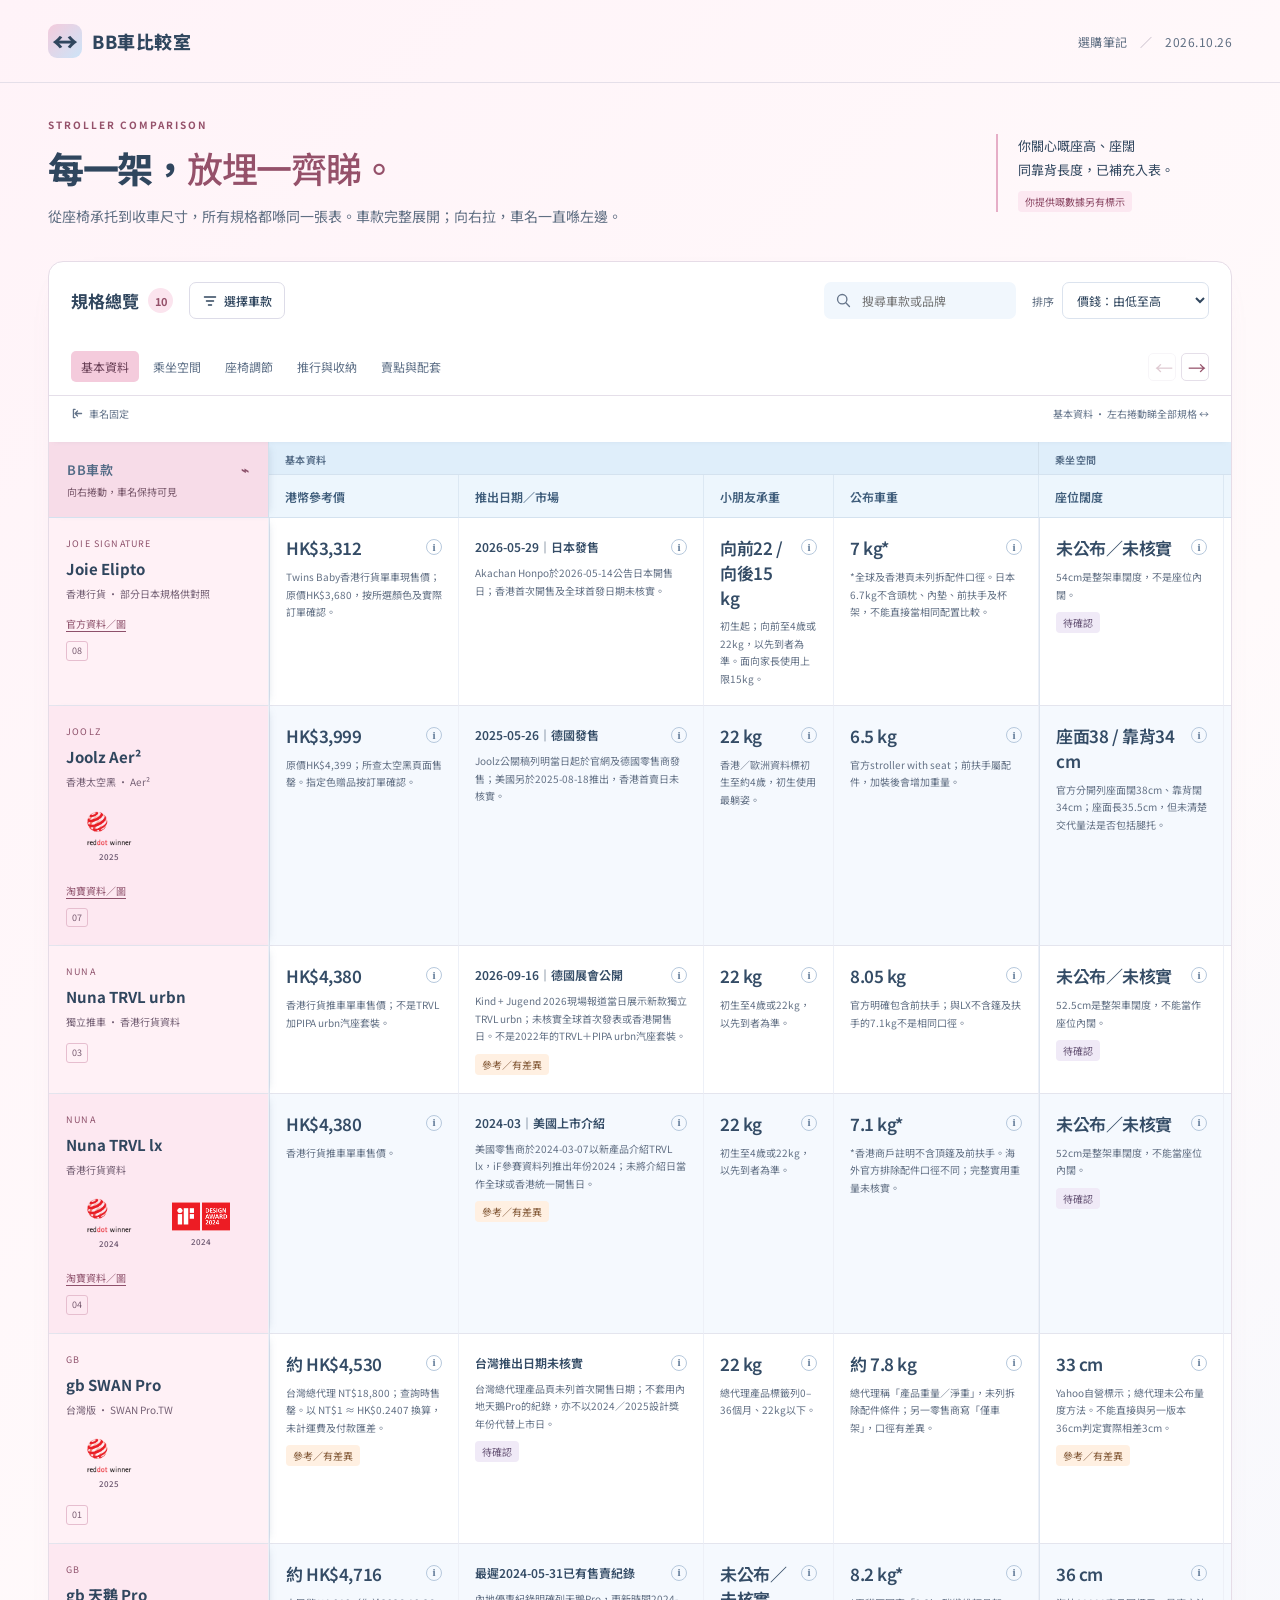
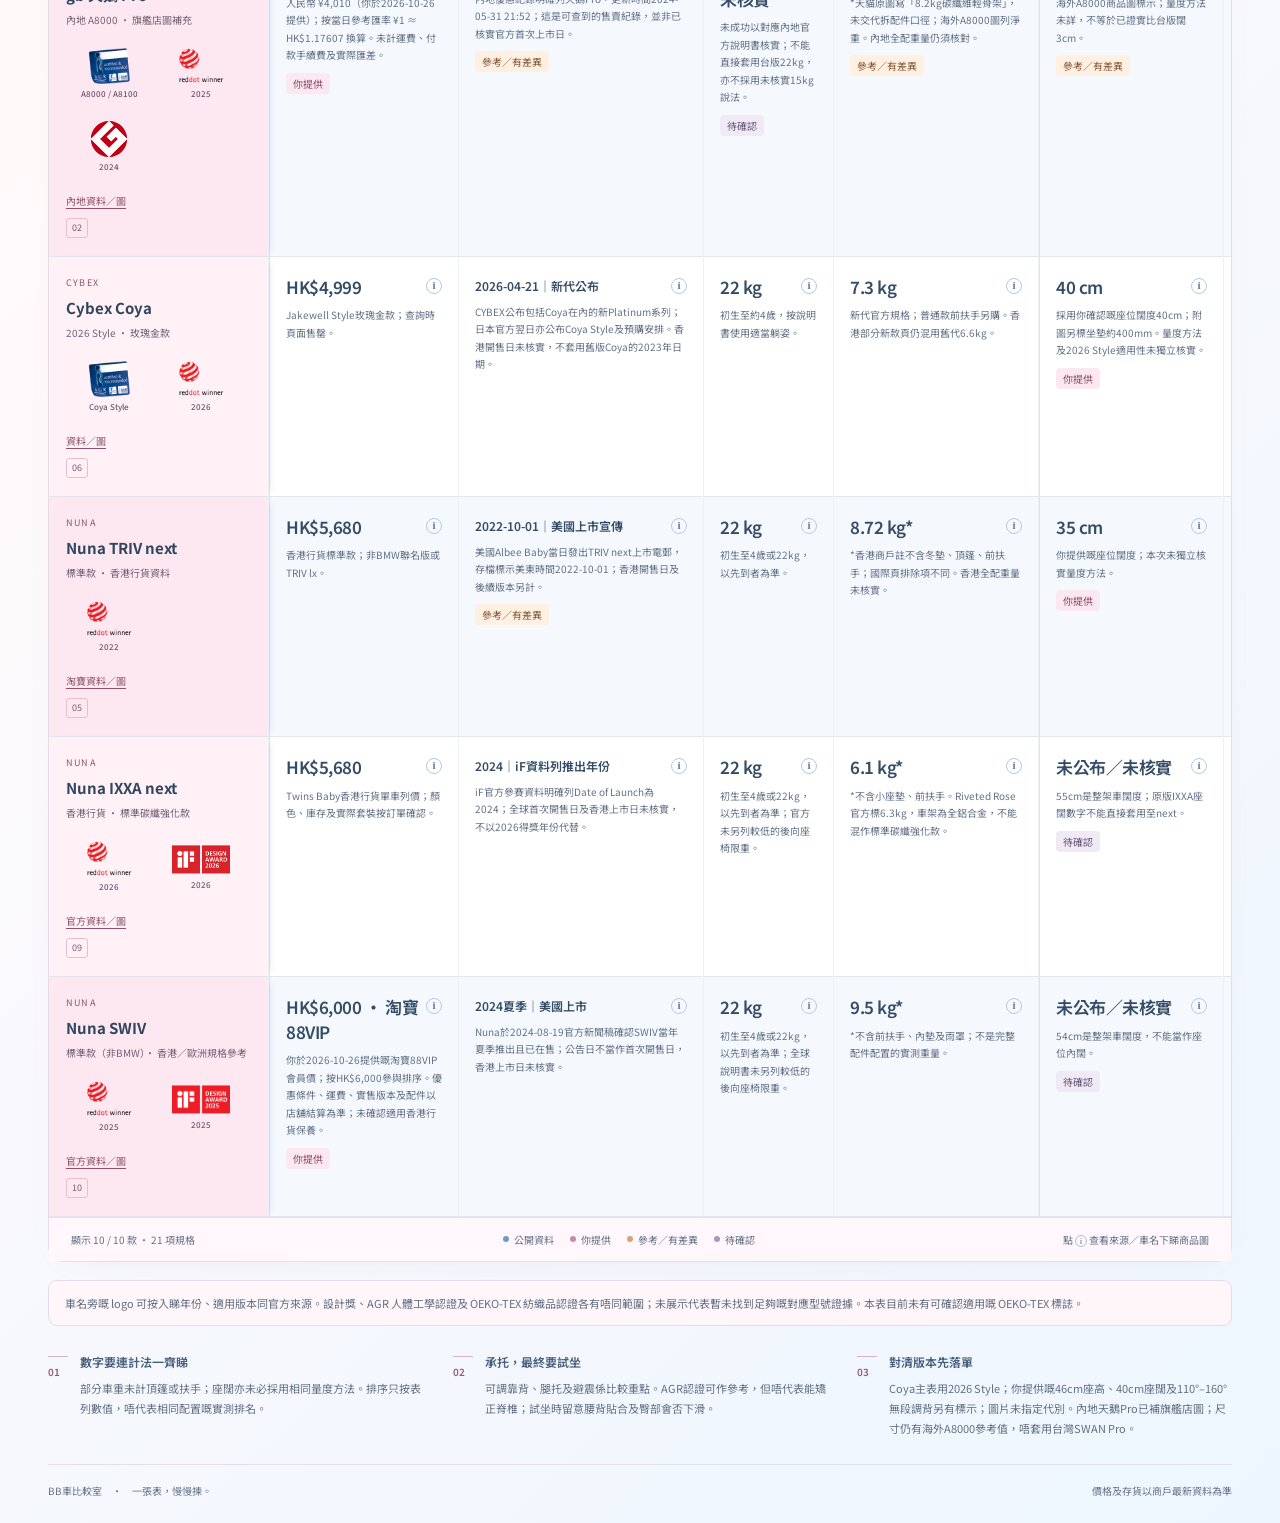
==== stroller-compare/index.html @ 1fa631da "Remove Mpro 2.0, update SWIV member price and sort by price" ====
<!doctype html>
<html lang="zh-HK">
<head>
  <meta charset="utf-8">
  <meta name="viewport" content="width=device-width,initial-scale=1">
  <meta name="theme-color" content="#f6d6e4">
  <meta name="description" content="十款 BB 車的完整規格比較，一張表看清座椅、重量、價錢、避震與承托；固定車名，輕鬆左右捲動。">
  <title>BB車比較室｜一張表，慢慢揀</title>
  <link rel="stylesheet" href="styles.css?v=20261026-swiv-price-sort">
  <script src="data.js?v=20261026-swiv-price-sort" defer></script>
  <script src="app.js?v=20261026-swiv-price-sort" defer></script>
</head>
<body>
  <header class="masthead"><a class="wordmark" href="./" aria-label="BB車比較室首頁"><span class="brand-icon" aria-hidden="true">↔</span> BB車比較室</a><span class="edition">選購筆記 <span>／</span> 2026.10.26</span></header>
  <main>
    <section class="intro">
      <div><p class="eyebrow">STROLLER COMPARISON</p><h1>每一架，<span>放埋一齊睇。</span></h1><p class="lead">從座椅承托到收車尺寸，所有規格都喺同一張表。<br class="mobile-break">車款完整展開；向右拉，車名一直喺左邊。</p></div>
      <div class="intro-note"><span class="note-line"></span><p>你關心嘅座高、座闊<br>同靠背長度，已補充入表。</p><span class="pill user">你提供嘅數據另有標示</span></div>
    </section>
    <section class="comparison" aria-label="BB車規格比較">
      <div class="toolbar">
        <div class="toolbar-start"><h2>規格總覽 <span id="model-count">10</span></h2><button id="filter-trigger" class="button filter-button" aria-expanded="false" aria-controls="filter-panel"><svg viewBox="0 0 20 20" aria-hidden="true"><path d="M3 5h14M5.5 10h9M8 15h4"/></svg>選擇車款</button></div>
        <div class="toolbar-end"><label class="search-wrap"><svg viewBox="0 0 20 20" aria-hidden="true"><circle cx="8.5" cy="8.5" r="5.5"/><path d="m13 13 4 4"/></svg><input id="search" type="search" placeholder="搜尋車款或品牌" aria-label="搜尋車款或品牌"></label><label class="sort-wrap"><span>排序</span><select id="sort" aria-label="排序方式"><option value="price" selected>價錢：由低至高</option><option value="default">原有次序</option><option value="weight">標重：由輕至重*</option><option value="seatHeight">座高：由高至低</option><option value="seatWidth">座闊：由闊至窄</option></select></label></div>
      </div>
      <div id="filter-panel" class="filter-panel" hidden><div class="filter-head"><span>顯示車款</span><button id="select-all" class="text-button">全部顯示</button></div><div id="model-filters" class="model-filters"></div></div>
      <div class="table-navigation-wrap" id="table-navigation-wrap">
      <div class="table-navigation"><div class="group-tabs" role="navigation" aria-label="跳到規格欄位"></div><div class="scroll-buttons"><button id="scroll-left" aria-label="表格向左捲動">←</button><button id="scroll-right" aria-label="表格向右捲動">→</button></div></div>
      <div class="scroll-guide"><span><svg viewBox="0 0 16 16" aria-hidden="true"><path d="M5 3H3v10h2M8 5l-3 3 3 3M5 8h8"/></svg>車名固定</span><span id="position-label">左右捲動，查看全部21項規格 <b>↔</b></span></div>
      <div id="top-scroll" class="top-scroll" aria-label="橫向捲動規格表" tabindex="0"><div id="scroll-spacer"></div></div>
      </div>
      <div id="table-scroll" class="table-scroll" tabindex="0" role="region" aria-label="完整展開、可左右捲動的BB車規格表">
        <table id="comparison-table"><caption class="sr-only">十款BB車完整規格比較。車名固定，表頭隨頁面捲動保持可見；點擊資料按鈕查看來源及備註。</caption><colgroup id="table-cols"></colgroup><thead id="table-head"></thead><tbody id="table-body"></tbody></table>
        <div class="empty-state" id="empty-state" hidden><h3>未有符合條件嘅車款</h3><p>試下清除搜尋，或者重新顯示全部車款。</p><button class="button" id="reset-filters">重設篩選</button></div>
      </div>
      <div class="table-footer"><span id="result-count" aria-live="polite">顯示10款</span><div class="legend"><span><i class="legend-dot verified"></i>公開資料</span><span><i class="legend-dot user"></i>你提供</span><span><i class="legend-dot reference"></i>參考／有差異</span><span><i class="legend-dot unknown"></i>待確認</span></div><span class="source-hint">點 <span class="mini-info">i</span> 查看來源／車名下睇商品圖</span></div>
    </section>
    <p class="recognition-note">車名旁嘅 logo 可按入睇年份、適用版本同官方來源。設計獎、AGR 人體工學認證及 OEKO-TEX 紡織品認證各有唔同範圍；未展示代表暫未找到足夠嘅對應型號證據。本表目前未有可確認適用嘅 OEKO-TEX 標誌。</p>
    <section class="reading-notes" aria-label="比較須知"><div><span class="note-index">01</span><p><strong>數字要連計法一齊睇</strong>部分車重未計頂篷或扶手；座闊亦未必採用相同量度方法。排序只按表列數值，唔代表相同配置嘅實測排名。</p></div><div><span class="note-index">02</span><p><strong>承托，最終要試坐</strong>可調靠背、腿托及避震係比較重點。AGR認證可作參考，但唔代表能矯正脊椎；試坐時留意腰背貼合及臀部會否下滑。</p></div><div><span class="note-index">03</span><p><strong>對清版本先落單</strong>Coya主表用2026 Style；你提供嘅46cm座高、40cm座闊及110°–160°無段調背另有標示；圖片未指定代別。內地天鵝Pro已補旗艦店圖；尺寸仍有海外A8000參考值，唔套用台灣SWAN Pro。</p></div></section>
    <footer class="page-footer"><span>BB車比較室 <span class="footer-dot">·</span> 一張表，慢慢揀。</span><span>價格及存貨以商戶最新資料為準</span></footer>
  </main>
  <dialog id="detail-dialog"><div class="dialog-top"><p class="eyebrow" id="detail-model"></p><button id="close-detail" aria-label="關閉資料詳情">×</button></div><h2 id="detail-title"></h2><div id="detail-value"></div><div id="detail-note"></div><div id="detail-source"></div><button class="button dialog-done" id="detail-done">完成</button></dialog>
</body>
</html>
---- stroller-compare/styles.css ----
@import url('https://fonts.googleapis.com/css2?family=Noto+Sans+TC:wght@400;500;600;700;800&display=swap');
:root{--ink:#30465e;--muted:#606f83;--paper:#fff9fb;--line:#e5dfe9;--accent:#95516a;--blush:#f4cbdc;--first-col:220px;--group-height:32px;--shadow:5px 0 8px -6px #59729340;font-family:'Noto Sans TC',-apple-system,BlinkMacSystemFont,'Segoe UI',sans-serif;color:var(--ink);font-size:14px}
*{box-sizing:border-box}body{margin:0;background:linear-gradient(135deg,#fff3f8 0%,#fffafb 42%,#edf6ff 100%);background-color:var(--paper)}button,input,select{font:inherit}button,a,select,input{-webkit-tap-highlight-color:transparent}button{cursor:pointer}button:focus-visible,a:focus-visible,input:focus-visible,select:focus-visible,summary:focus-visible,[tabindex]:focus-visible{outline:3px solid #6f8fb6;outline-offset:3px}button:disabled{opacity:.3;cursor:default}svg{width:20px;height:20px;fill:none;stroke:currentColor;stroke-width:1.6;stroke-linecap:round;stroke-linejoin:round}a{color:inherit}.masthead{max-width:1600px;margin:auto;display:flex;align-items:center;justify-content:space-between;padding:24px 48px;border-bottom:1px solid var(--line)}.wordmark{text-decoration:none;display:flex;align-items:center;gap:10px;font-weight:800;font-size:18px;letter-spacing:.03em}.brand-icon{background:linear-gradient(135deg,#f4cbdc,#cce4f8);color:var(--ink);border-radius:9px;display:grid;place-items:center;width:34px;height:34px;font-size:26px;line-height:1}.edition{color:var(--muted);font-size:12px;letter-spacing:.04em}.edition span{margin:0 9px;color:#b4a8ba}main{max-width:1600px;margin:auto;padding:0 48px}.intro{display:flex;justify-content:space-between;align-items:center;padding:34px 0 32px;gap:30px}.eyebrow{font-size:10px;font-weight:700;letter-spacing:.2em;color:var(--accent);margin:0 0 12px}h1{font-size:36px;letter-spacing:-.035em;margin:0 0 12px;font-weight:800;line-height:1.3}h1 span{font-weight:500;color:#95516a}.lead{font-size:14px;line-height:1.9;color:var(--muted);margin:0}.mobile-break{display:none}.intro-note{padding-left:22px;position:relative;font-size:13px;line-height:1.8;min-width:236px}.intro-note p{margin:0 0 8px}.note-line{position:absolute;left:0;top:0;bottom:0;width:2px;background:#e6aec7}.pill{font-size:10px;line-height:1.7;padding:2px 7px;border-radius:4px;display:inline-block;white-space:normal}.pill.user{color:#8c4965;background:#fce8f1}.pill.reference{color:#825836;background:#fff0e2}.pill.unknown{color:#695778;background:#f0eaf7}.pill.verified{color:#3e6689;background:#e7f2fc}.comparison{border:1px solid #e6dce7;border-radius:15px;background:white;box-shadow:0 10px 35px -23px #ae809433;overflow:visible}.toolbar{padding:20px 22px;display:flex;gap:20px;justify-content:space-between;align-items:center}.toolbar-start,.toolbar-end{display:flex;align-items:center;gap:16px}.toolbar-start h2{font-size:17px;white-space:nowrap;margin:0;display:flex;align-items:center;gap:9px}#model-count{font-size:11px;color:var(--accent);background:#fbe4ee;width:25px;height:25px;display:grid;place-items:center;border-radius:50%}.button{border:1px solid #dddce8;background:white;border-radius:7px;padding:9px 12px;font-size:12px;color:var(--ink);display:inline-flex;align-items:center;justify-content:center;gap:6px;font-weight:500}.button:hover{background:#fff1f7;border-color:#d4a4bb}.filter-button svg{width:16px;height:16px}.search-wrap{display:flex;align-items:center;gap:8px;color:#66758a;background:#f1f7fd;border-radius:7px;padding:8px 10px;border:1px solid transparent}.search-wrap:focus-within{border-color:#a9c2dd}.search-wrap svg{width:17px;height:17px}.search-wrap input{width:145px;border:0;outline:0;background:transparent;font-size:12px;color:var(--ink)}.search-wrap input:focus-visible{outline:0}.sort-wrap{display:flex;align-items:center;gap:8px;font-size:11px;color:var(--muted)}select{background:white;border:1px solid #dbe3ee;border-radius:7px;padding:8px 25px 8px 10px;color:var(--ink);font-size:12px;max-width:200px}.filter-panel{padding:0 22px 20px;border-bottom:1px solid var(--line)}[hidden]{display:none!important}.filter-head{display:flex;align-items:center;justify-content:space-between;margin:0 0 10px;font-size:12px}.text-button{border:0;background:transparent;color:var(--accent);padding:4px 0;font-size:12px;text-decoration:underline;text-underline-offset:3px}.model-filters{display:flex;flex-wrap:wrap;gap:8px}.model-option{display:flex;gap:7px;align-items:center;font-size:12px;border:1px solid #e3dce7;border-radius:6px;padding:8px 11px;cursor:pointer;background:#f5f9fe}.model-option:has(input:checked){background:#fbe7f0;border-color:#dba9bf}.model-option input{margin:0;accent-color:var(--accent);width:14px;height:14px}.table-navigation-wrap{position:sticky;top:0;z-index:50;background:white;padding-top:12px;box-shadow:0 3px 6px -5px #59729333}.table-navigation{display:flex;align-items:center;justify-content:space-between;gap:16px;padding:0 22px 13px;border-bottom:1px solid var(--line)}.group-tabs{display:flex;gap:4px;overflow:auto;scrollbar-width:none}.group-tabs button{border:0;white-space:nowrap;background:transparent;font-size:12px;padding:7px 10px;border-radius:5px;color:#5f7188}.group-tabs button.active{background:#f4cbdc;color:#683f55}.group-tabs button:hover:not(.active){background:#edf5fc}.scroll-buttons{display:flex;gap:5px}.scroll-buttons button{border:1px solid var(--line);color:var(--accent);background:white;border-radius:5px;width:28px;height:28px;font-size:18px;line-height:1}.scroll-guide{display:flex;align-items:center;justify-content:space-between;padding:10px 22px 5px;color:#64748a;font-size:10px;gap:12px}.scroll-guide>span:first-child{display:flex;align-items:center;gap:5px}.scroll-guide svg{width:13px;height:13px}.scroll-guide b{font-weight:400;margin-left:8px}.top-scroll{overflow-x:auto;overflow-y:hidden;height:16px;scrollbar-color:#b5cce3 #f5edf3;scrollbar-width:thin;margin:0 10px}#scroll-spacer{height:1px}.table-scroll{overflow-x:auto;overflow-y:hidden;max-height:none;min-height:260px;scrollbar-color:#b5cce3 #f3f7fc;scrollbar-width:thin;overscroll-behavior-x:contain;position:relative}table{border-collapse:separate;border-spacing:0;table-layout:fixed;isolation:isolate;width:max-content}thead{position:relative;z-index:30;transform:translateY(var(--table-head-offset,0px))}thead th{position:sticky;background:#edf6fd;z-index:25;text-align:left;border-bottom:1px solid #d4e2ef;color:#3f5d7b;font-size:11px;font-weight:600}.group-row th{top:0;height:var(--group-height);padding:8px 16px 6px;font-size:10px;letter-spacing:.04em;border-right:1px solid #d2e0ec;color:#536b86;background:#dfeefa}.label-row th{top:var(--group-height);height:43px;padding:9px 16px;border-right:1px solid #dce8f3;font-size:12px}.name-heading{width:var(--first-col);left:0!important;top:0!important;z-index:40!important;background:#f7dce8!important;box-shadow:var(--shadow);padding:18px!important;font-size:13px!important;vertical-align:middle}.name-heading small{display:block;font-size:10px;color:#755467;font-weight:400;margin-top:5px;letter-spacing:0}.name-heading .lock{float:right;color:#8c526b;font-size:13px}tbody th,tbody td{vertical-align:top;border-bottom:1px solid #e4e5ee;border-right:1px solid #edf0f7;padding:18px 16px;background:white;text-align:left;font-weight:400;font-size:12px;line-height:1.75}tbody tr:nth-child(even) td{background:#f5f9fe}tbody tr:hover td{background:#edf5fd}tbody th.model-cell{position:sticky;left:0;background:#fff1f6;z-index:15;box-shadow:var(--shadow);padding:18px 17px;width:var(--first-col)}tbody tr:nth-child(even) th.model-cell{background:#fde8f1}tbody tr:hover th.model-cell{background:#f9dce9}.model-brand{font-size:9px;letter-spacing:.13em;color:#8e516b;margin-bottom:5px;text-transform:uppercase}.model-title{font-size:15px;font-weight:700;line-height:1.55;margin-bottom:6px}.model-version{font-size:10px;font-weight:400;color:#746074;line-height:1.65}.model-number{font-variant-numeric:tabular-nums;font-size:9px;color:#795c71;border:1px solid #e6becf;border-radius:3px;padding:1px 5px;display:inline-block;margin-top:12px}.cell-top{display:flex;align-items:flex-start;justify-content:space-between;gap:7px}.cell-value{font-weight:600;color:#344c66;font-variant-numeric:tabular-nums;overflow-wrap:anywhere}.numeric .cell-value{font-size:17px;letter-spacing:-.025em;font-weight:600;line-height:1.45}.cell-detail{font-size:10px;color:#637185;margin-top:7px;line-height:1.75;overflow-wrap:anywhere}.cell-status{margin-top:8px}.info-button{flex-shrink:0;width:16px;height:16px;font-family:Georgia,serif;font-size:11px;font-weight:bold;line-height:1;padding:0;border:1px solid #b7c9dd;border-radius:50%;color:#617b98;background:transparent;margin-top:3px}.info-button:hover{background:var(--accent);color:white;border-color:var(--accent)}td.group-start{border-left:1px solid #dce4ef}.table-footer{display:flex;align-items:center;justify-content:space-between;gap:15px;padding:14px 22px;border-top:1px solid var(--line);font-size:10px;color:#637185;background:#fff7fb}.legend{display:flex;gap:16px;flex-wrap:wrap}.legend>span{display:flex;align-items:center;gap:5px}.legend-dot{width:6px;height:6px;border-radius:50%;display:inline-block}.legend-dot.verified{background:#739bc3}.legend-dot.user{background:#c58ba6}.legend-dot.reference{background:#d6a277}.legend-dot.unknown{background:#aa98be}.mini-info{display:inline-grid;place-items:center;border:1px solid #aebfd3;border-radius:50%;width:12px;height:12px;font:9px Georgia}.reading-notes{display:grid;grid-template-columns:repeat(3,1fr);gap:30px;margin:25px 0}.reading-notes>div{display:flex;gap:12px}.note-index{color:#925b76;font-size:10px;font-weight:600;border-top:1px solid #dab2c8;padding-top:7px;min-width:20px;margin-top:5px}.reading-notes p{font-size:11px;line-height:1.85;color:#637185;margin:0}.reading-notes strong{display:block;font-weight:600;color:#465e7c;margin-bottom:4px;font-size:12px}.page-footer{border-top:1px solid var(--line);padding:18px 0 25px;display:flex;justify-content:space-between;font-size:10px;color:#687589;gap:15px}.footer-dot{padding:0 8px}.empty-state{text-align:center;padding:60px 25px}.empty-state h3{font-size:17px}.empty-state p{font-size:12px;color:var(--muted)}.empty-state button{margin-top:10px}.sr-only{position:absolute;width:1px;height:1px;padding:0;margin:-1px;overflow:hidden;clip:rect(0,0,0,0);white-space:nowrap;border:0}dialog{border:1px solid #dce4ef;border-radius:16px;padding:26px;width:min(540px,calc(100% - 32px));max-height:85vh;box-shadow:0 20px 80px #52698740;color:var(--ink)}dialog::backdrop{background:#3f506355;backdrop-filter:blur(3px)}.dialog-top{display:flex;align-items:center;justify-content:space-between;gap:10px}.dialog-top .eyebrow{margin:0;letter-spacing:.04em;font-size:11px}.dialog-top button{border:0;border-radius:50%;background:#fbe8f0;font-size:23px;color:#8e516b;width:30px;height:30px;line-height:1}dialog h2{font-size:20px;margin:17px 0 12px}#detail-value{font-size:23px;font-weight:600;line-height:1.7}#detail-note{font-size:13px;color:var(--muted);line-height:1.9;margin:15px 0}#detail-source{border-top:1px solid var(--line);margin-top:20px;padding-top:16px;font-size:12px;line-height:1.8}#detail-source h3{font-size:11px;color:#637185;font-weight:500;margin:0 0 8px}#detail-source a{display:block;margin:8px 0;color:var(--accent);text-underline-offset:3px;overflow-wrap:anywhere}.dialog-done{width:100%;margin-top:20px;background:#f4cbdc;color:#683f55;border:0}.dialog-done:hover{background:#edb9cf}
@media(min-width:1601px){.intro{padding-top:42px;padding-bottom:38px}h1{font-size:41px}}@media(max-width:1100px){.masthead{padding:20px 28px}main{padding:0 28px}.toolbar{flex-wrap:wrap}.toolbar-end{margin-left:auto}.intro-note{min-width:205px}h1{font-size:31px}}@media(max-width:760px){:root{--first-col:155px}.masthead{padding:16px 18px}.wordmark{font-size:15px}.brand-icon{width:29px;height:29px;font-size:22px}.edition{font-size:9px}.edition span{margin:0 3px}main{padding:0 14px}.intro{padding:26px 4px 24px;display:block}.eyebrow{font-size:9px;margin-bottom:10px}h1{font-size:28px}.lead{font-size:12px}.mobile-break{display:block}.intro-note{display:none}.comparison{border-radius:11px}.toolbar{padding:16px 13px;gap:13px}.toolbar-start{justify-content:space-between;width:100%}.toolbar-start h2{font-size:15px}.toolbar-end{width:100%;gap:8px;justify-content:space-between}.search-wrap{flex:1;min-width:80px}.search-wrap input{width:100%;min-width:60px}.sort-wrap{gap:0}.sort-wrap>span{display:none}.sort-wrap select{max-width:143px;font-size:11px;padding-left:8px;padding-right:16px}.filter-panel{padding:0 13px 15px}.model-option{font-size:11px;padding:7px 8px}.table-navigation{padding:0 12px 10px;gap:8px}.group-tabs button{font-size:11px;padding:7px 9px}.scroll-buttons{gap:4px}.scroll-buttons button{width:25px;height:25px}.scroll-guide{padding:9px 13px 4px;font-size:9px}.scroll-guide b{margin-left:2px}.name-heading{padding:14px!important;font-size:12px!important}.name-heading small{font-size:9px}.label-row th{font-size:11px}tbody th.model-cell{padding:16px 12px}tbody td{padding:16px 13px}.model-brand{font-size:8px;letter-spacing:.09em}.model-title{font-size:13px}.model-version{font-size:9px}.model-number{font-size:8px;margin-top:9px}.numeric .cell-value{font-size:16px}.table-footer{padding:12px;flex-wrap:wrap;gap:10px}.legend{order:3;width:100%;gap:13px;font-size:9px}.source-hint{margin-left:auto}.reading-notes{grid-template-columns:1fr;gap:17px;padding:0 4px;margin:22px 0}.reading-notes p{font-size:10px}.reading-notes strong{font-size:11px}.page-footer{font-size:9px;padding:15px 3px;flex-direction:column;gap:5px}dialog{padding:22px}}@media(prefers-reduced-motion:reduce){*{scroll-behavior:auto!important}}

/* Verified recognitions stay with each model when the table scrolls sideways. */
.model-recognitions{display:grid;grid-template-columns:repeat(2,minmax(0,1fr));gap:6px;margin-top:12px;max-width:178px}.recognition-badge{min-width:0;display:flex;flex-direction:column;align-items:center;justify-content:center;gap:5px;padding:7px 5px 6px;border:1px solid transparent;border-radius:7px;background:transparent;color:var(--ink);line-height:1.35;transition:background-color .15s,border-color .15s}.recognition-badge:hover{background:#ecb6ce26;border-color:transparent}.recognition-badge:focus-visible{outline:3px solid #6f8fb6;outline-offset:2px}.recognition-logo{display:block;object-fit:contain;width:62px;max-width:100%;height:36px;flex:none}.recognition-caption{display:block;font-size:8px;font-weight:500;text-align:center;overflow-wrap:anywhere;color:#6c5870}.model-recognitions+.model-number{margin-top:8px}@media(max-width:760px){.model-recognitions{gap:5px;margin-top:10px}.recognition-badge{padding:6px 3px 5px;gap:4px;border-radius:6px}.recognition-logo{width:54px;height:32px}.recognition-caption{font-size:8px}}@media(prefers-reduced-motion:reduce){.recognition-badge{transition:none}}
.recognition-note{margin:18px 0 0;padding:12px 16px;border:1px solid #e6dce7;border-radius:9px;background:#fff6fa;font-size:11px;line-height:1.85;color:var(--muted)}
/* Keep official artwork intact; composite the white canvas into the row colour. */
.recognition-badge[data-recognition="red-dot"] .recognition-logo{mix-blend-mode:multiply}
/* Clip only the iF artwork's outer padding and central gutter; keep white lettering. */
.recognition-badge[data-recognition="if-design"] .recognition-logo{height:auto;clip-path:inset(5% 0);mask-image:linear-gradient(to right,transparent 0 2.76%,#000 2.76% 48.83%,transparent 48.83% 51.17%,#000 51.17% 97.45%,transparent 97.45%);-webkit-mask-image:linear-gradient(to right,transparent 0 2.76%,#000 2.76% 48.83%,transparent 48.83% 51.17%,#000 51.17% 97.45%,transparent 97.45%)}

/* Optional merchant evidence stays with the fixed model name. */
.market-evidence-button{display:block;border:0;border-radius:4px;background:transparent;color:#8e516b;font-size:10px;line-height:1.7;text-align:left;text-decoration:underline;text-underline-offset:3px;padding:4px 0;margin-top:8px}.market-evidence-button:hover{color:#4e7091;background:#e8f2fb}.market-evidence-button:focus-visible{outline:3px solid #6f8fb6;outline-offset:2px}.market-evidence-button+.model-number{margin-top:5px}
/* Year-specific official iF artwork: mask only the white outer border and centre gap. */
.recognition-badge[data-recognition="if-design"] .recognition-logo[src$="award-if-2025.png"]{clip-path:inset(4.74% 0 4.91%);mask-image:linear-gradient(to right,transparent 0 2.43%,#000 2.43% 48.74%,transparent 48.74% 51.26%,#000 51.26% 97.57%,transparent 97.57%);-webkit-mask-image:linear-gradient(to right,transparent 0 2.43%,#000 2.43% 48.74%,transparent 48.74% 51.26%,#000 51.26% 97.57%,transparent 97.57%)}
.recognition-badge[data-recognition="if-design"] .recognition-logo[src$="award-if-2026.jpg"]{clip-path:inset(4.79% 0);mask-image:linear-gradient(to right,transparent 0 2.45%,#000 2.45% 48.75%,transparent 48.75% 51.25%,#000 51.25% 97.55%,transparent 97.55%);-webkit-mask-image:linear-gradient(to right,transparent 0 2.45%,#000 2.45% 48.75%,transparent 48.75% 51.25%,#000 51.25% 97.55%,transparent 97.55%)}
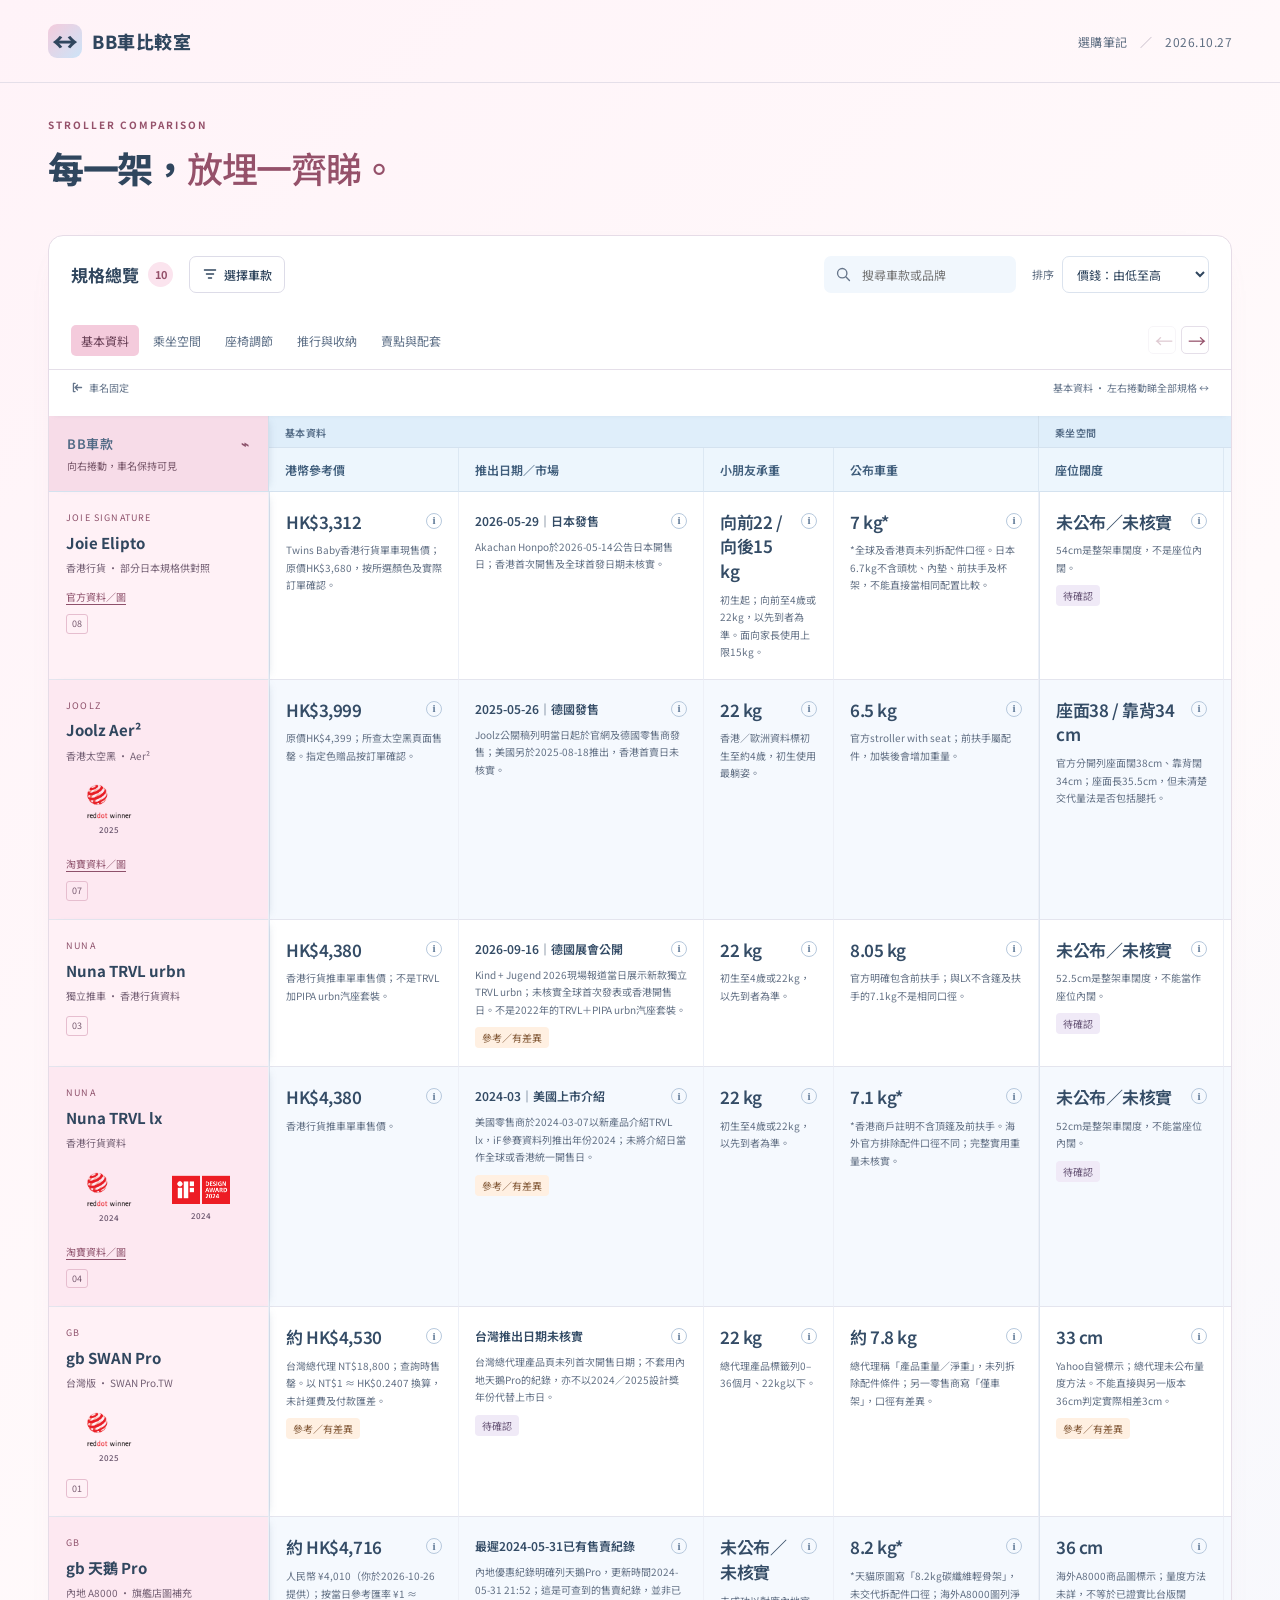
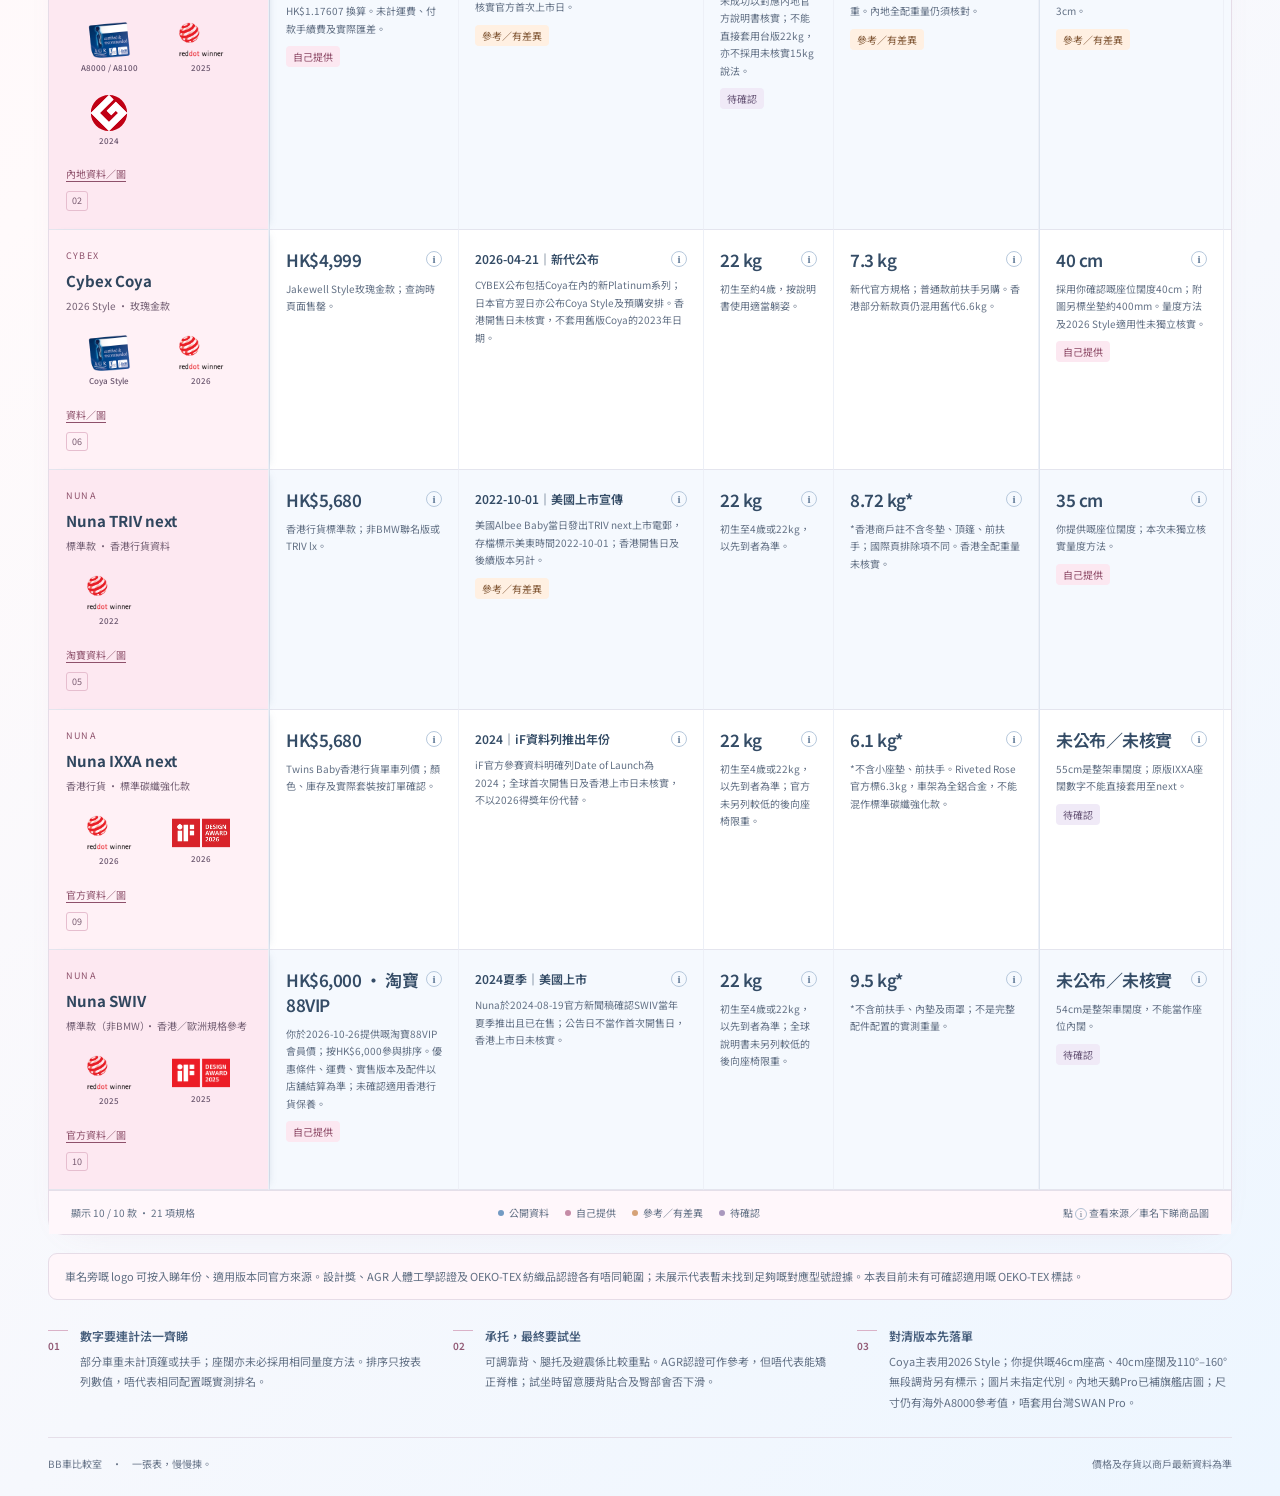
==== commit 50ce5f7f: "Simplify intro and rename self-provided labels" ====
--- a/stroller-compare/index.html
+++ b/stroller-compare/index.html
@@ -6,16 +6,15 @@
   <meta name="theme-color" content="#f6d6e4">
   <meta name="description" content="十款 BB 車的完整規格比較，一張表看清座椅、重量、價錢、避震與承托；固定車名，輕鬆左右捲動。">
   <title>BB車比較室｜一張表，慢慢揀</title>
-  <link rel="stylesheet" href="styles.css?v=20261026-swiv-price-sort">
-  <script src="data.js?v=20261026-swiv-price-sort" defer></script>
-  <script src="app.js?v=20261026-swiv-price-sort" defer></script>
+  <link rel="stylesheet" href="styles.css?v=20261027-clean-intro">
+  <script src="data.js?v=20261027-clean-intro" defer></script>
+  <script src="app.js?v=20261027-clean-intro" defer></script>
 </head>
 <body>
-  <header class="masthead"><a class="wordmark" href="./" aria-label="BB車比較室首頁"><span class="brand-icon" aria-hidden="true">↔</span> BB車比較室</a><span class="edition">選購筆記 <span>／</span> 2026.10.26</span></header>
+  <header class="masthead"><a class="wordmark" href="./" aria-label="BB車比較室首頁"><span class="brand-icon" aria-hidden="true">↔</span> BB車比較室</a><span class="edition">選購筆記 <span>／</span> 2026.10.27</span></header>
   <main>
     <section class="intro">
-      <div><p class="eyebrow">STROLLER COMPARISON</p><h1>每一架，<span>放埋一齊睇。</span></h1><p class="lead">從座椅承托到收車尺寸，所有規格都喺同一張表。<br class="mobile-break">車款完整展開；向右拉，車名一直喺左邊。</p></div>
-      <div class="intro-note"><span class="note-line"></span><p>你關心嘅座高、座闊<br>同靠背長度，已補充入表。</p><span class="pill user">你提供嘅數據另有標示</span></div>
+      <div><p class="eyebrow">STROLLER COMPARISON</p><h1>每一架，<span>放埋一齊睇。</span></h1></div>
     </section>
     <section class="comparison" aria-label="BB車規格比較">
       <div class="toolbar">
@@ -32,7 +31,7 @@
         <table id="comparison-table"><caption class="sr-only">十款BB車完整規格比較。車名固定，表頭隨頁面捲動保持可見；點擊資料按鈕查看來源及備註。</caption><colgroup id="table-cols"></colgroup><thead id="table-head"></thead><tbody id="table-body"></tbody></table>
         <div class="empty-state" id="empty-state" hidden><h3>未有符合條件嘅車款</h3><p>試下清除搜尋，或者重新顯示全部車款。</p><button class="button" id="reset-filters">重設篩選</button></div>
       </div>
-      <div class="table-footer"><span id="result-count" aria-live="polite">顯示10款</span><div class="legend"><span><i class="legend-dot verified"></i>公開資料</span><span><i class="legend-dot user"></i>你提供</span><span><i class="legend-dot reference"></i>參考／有差異</span><span><i class="legend-dot unknown"></i>待確認</span></div><span class="source-hint">點 <span class="mini-info">i</span> 查看來源／車名下睇商品圖</span></div>
+      <div class="table-footer"><span id="result-count" aria-live="polite">顯示10款</span><div class="legend"><span><i class="legend-dot verified"></i>公開資料</span><span><i class="legend-dot user"></i>自己提供</span><span><i class="legend-dot reference"></i>參考／有差異</span><span><i class="legend-dot unknown"></i>待確認</span></div><span class="source-hint">點 <span class="mini-info">i</span> 查看來源／車名下睇商品圖</span></div>
     </section>
     <p class="recognition-note">車名旁嘅 logo 可按入睇年份、適用版本同官方來源。設計獎、AGR 人體工學認證及 OEKO-TEX 紡織品認證各有唔同範圍；未展示代表暫未找到足夠嘅對應型號證據。本表目前未有可確認適用嘅 OEKO-TEX 標誌。</p>
     <section class="reading-notes" aria-label="比較須知"><div><span class="note-index">01</span><p><strong>數字要連計法一齊睇</strong>部分車重未計頂篷或扶手；座闊亦未必採用相同量度方法。排序只按表列數值，唔代表相同配置嘅實測排名。</p></div><div><span class="note-index">02</span><p><strong>承托，最終要試坐</strong>可調靠背、腿托及避震係比較重點。AGR認證可作參考，但唔代表能矯正脊椎；試坐時留意腰背貼合及臀部會否下滑。</p></div><div><span class="note-index">03</span><p><strong>對清版本先落單</strong>Coya主表用2026 Style；你提供嘅46cm座高、40cm座闊及110°–160°無段調背另有標示；圖片未指定代別。內地天鵝Pro已補旗艦店圖；尺寸仍有海外A8000參考值，唔套用台灣SWAN Pro。</p></div></section>
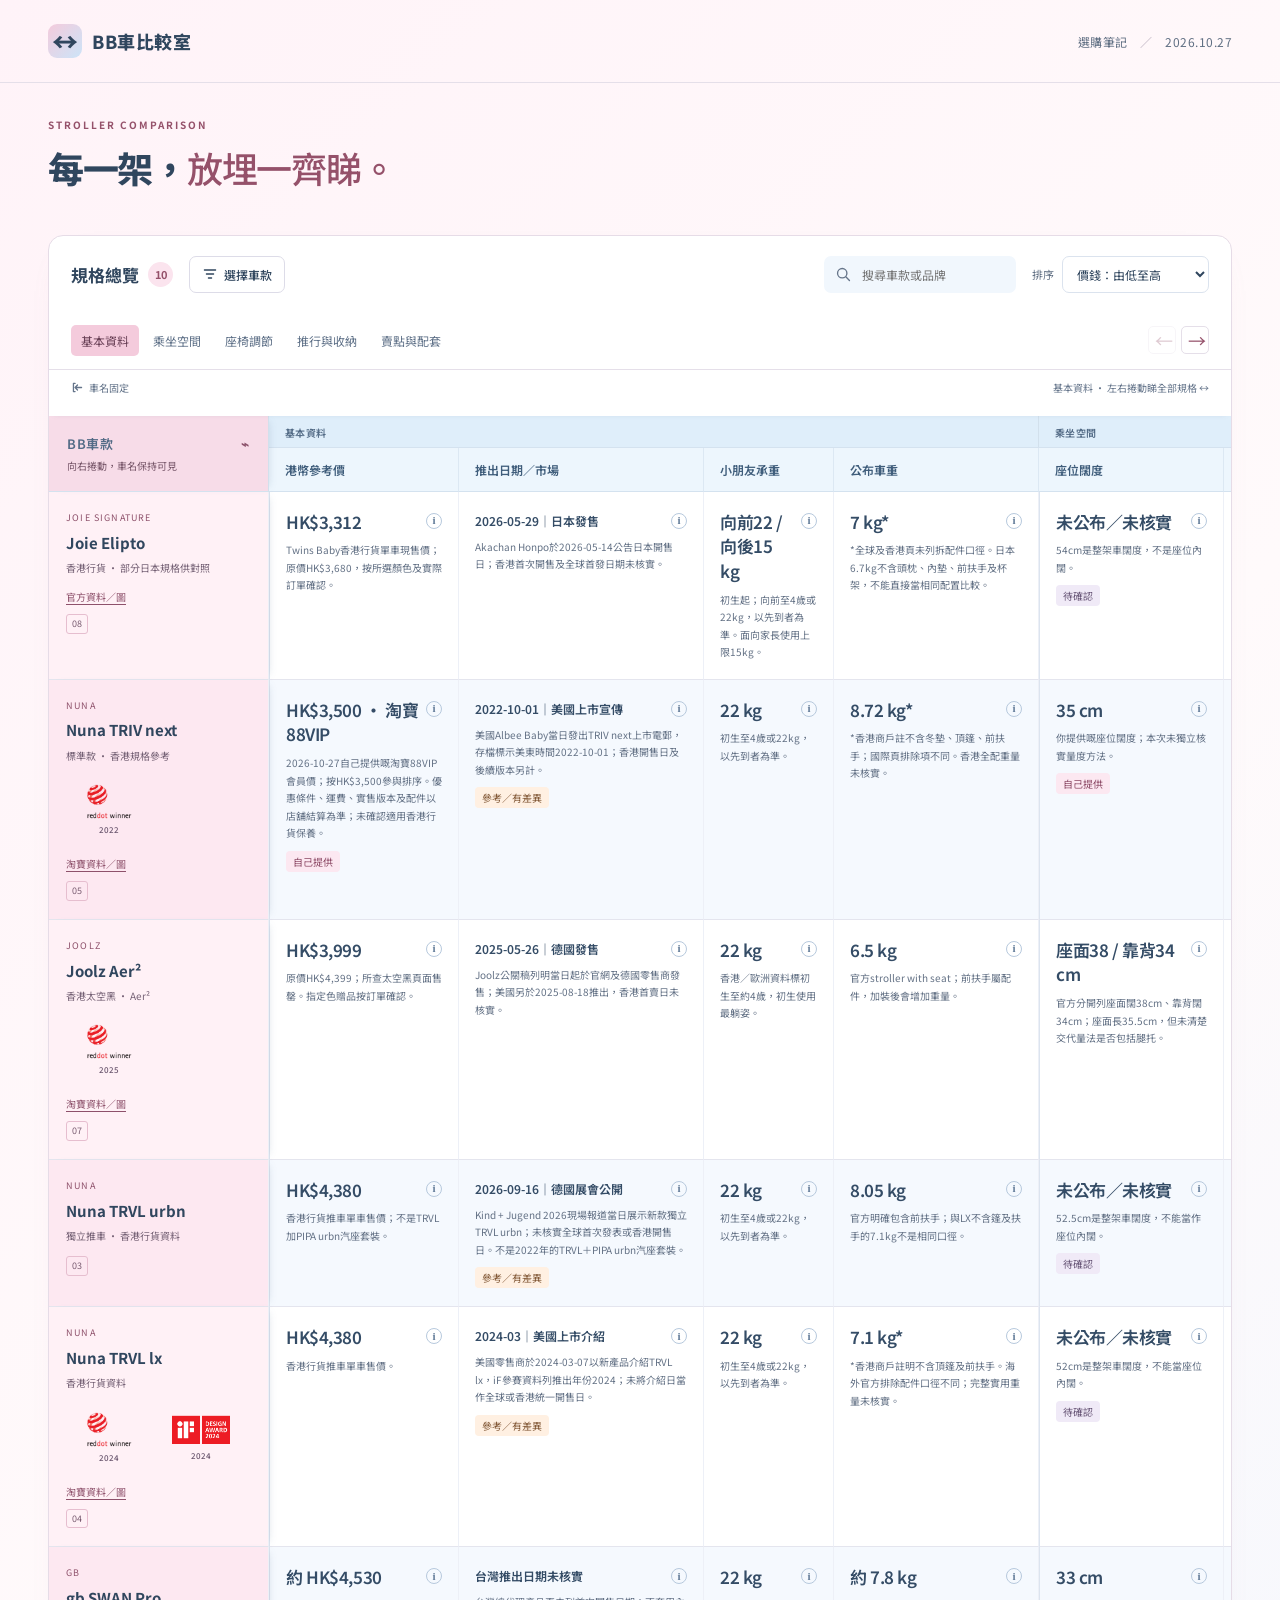
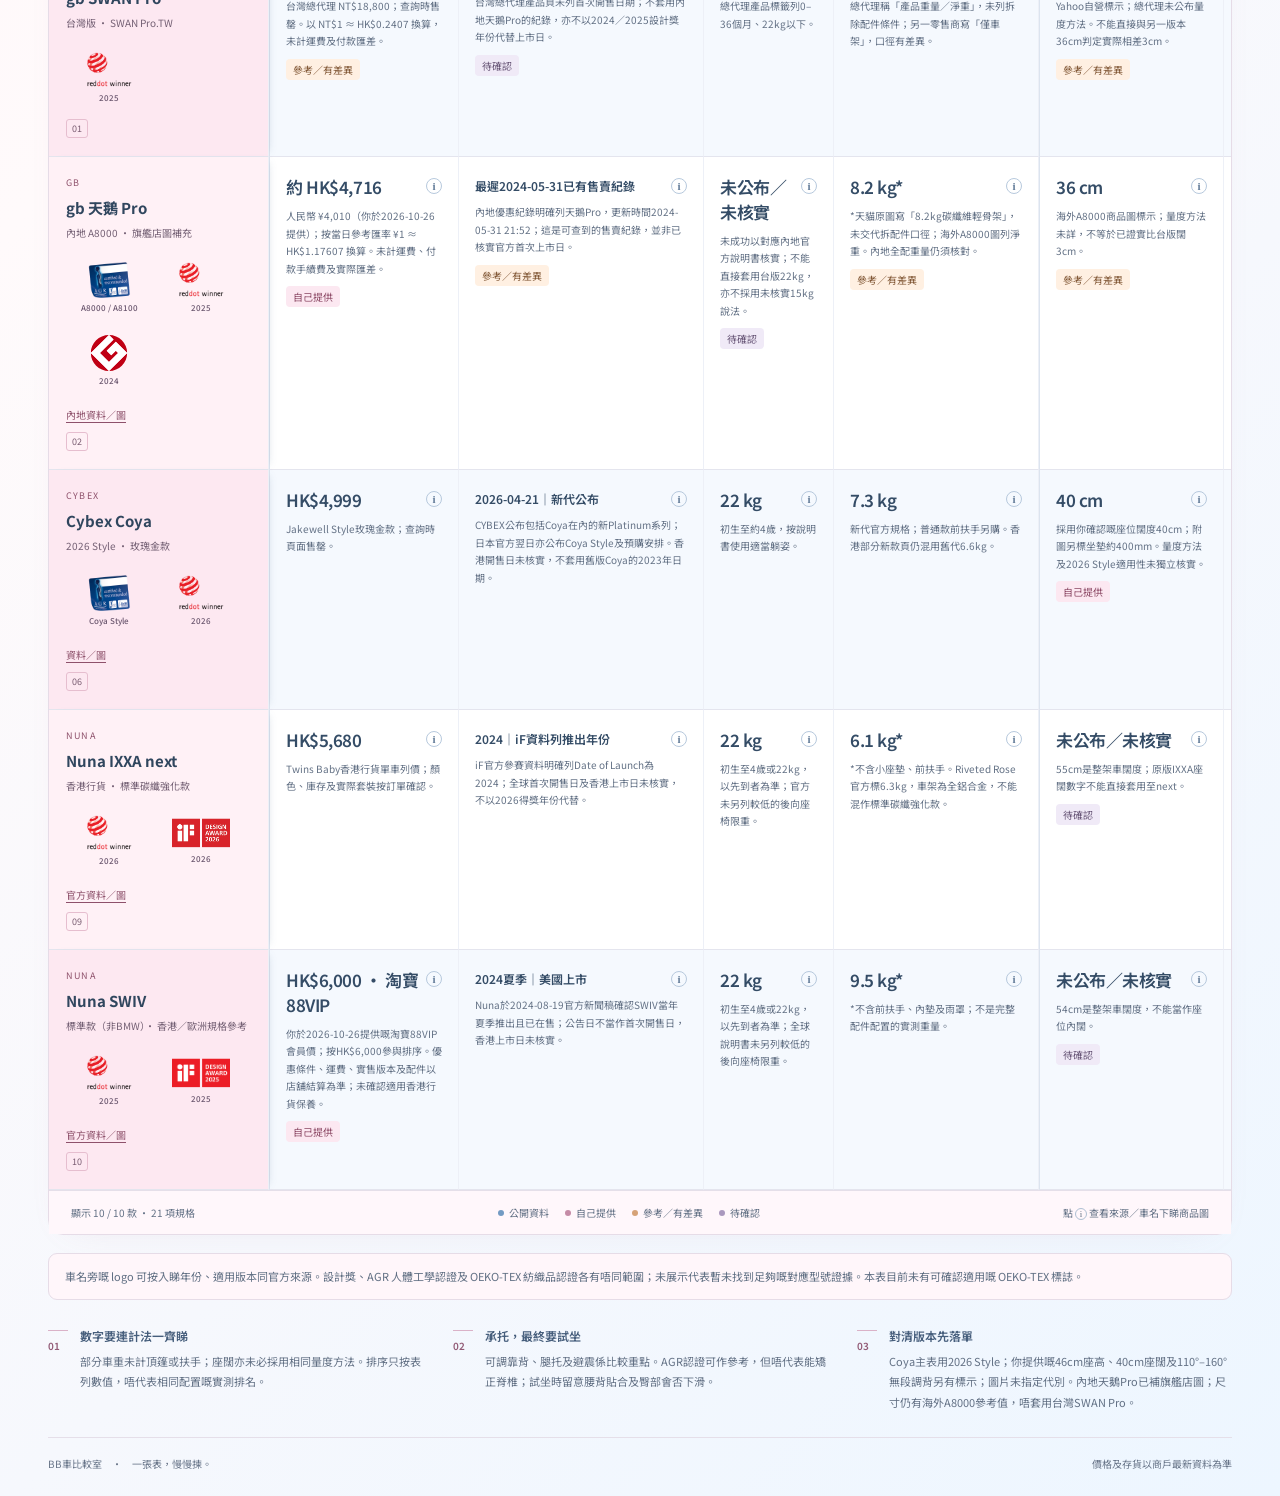
==== commit 21728b10: "Update TRIV next Taobao 88VIP price to HKD 3500" ====
--- a/stroller-compare/index.html
+++ b/stroller-compare/index.html
@@ -6,9 +6,9 @@
   <meta name="theme-color" content="#f6d6e4">
   <meta name="description" content="十款 BB 車的完整規格比較，一張表看清座椅、重量、價錢、避震與承托；固定車名，輕鬆左右捲動。">
   <title>BB車比較室｜一張表，慢慢揀</title>
-  <link rel="stylesheet" href="styles.css?v=20261027-clean-intro">
-  <script src="data.js?v=20261027-clean-intro" defer></script>
-  <script src="app.js?v=20261027-clean-intro" defer></script>
+  <link rel="stylesheet" href="styles.css?v=20261027-triv-3500">
+  <script src="data.js?v=20261027-triv-3500" defer></script>
+  <script src="app.js?v=20261027-triv-3500" defer></script>
 </head>
 <body>
   <header class="masthead"><a class="wordmark" href="./" aria-label="BB車比較室首頁"><span class="brand-icon" aria-hidden="true">↔</span> BB車比較室</a><span class="edition">選購筆記 <span>／</span> 2026.10.27</span></header>
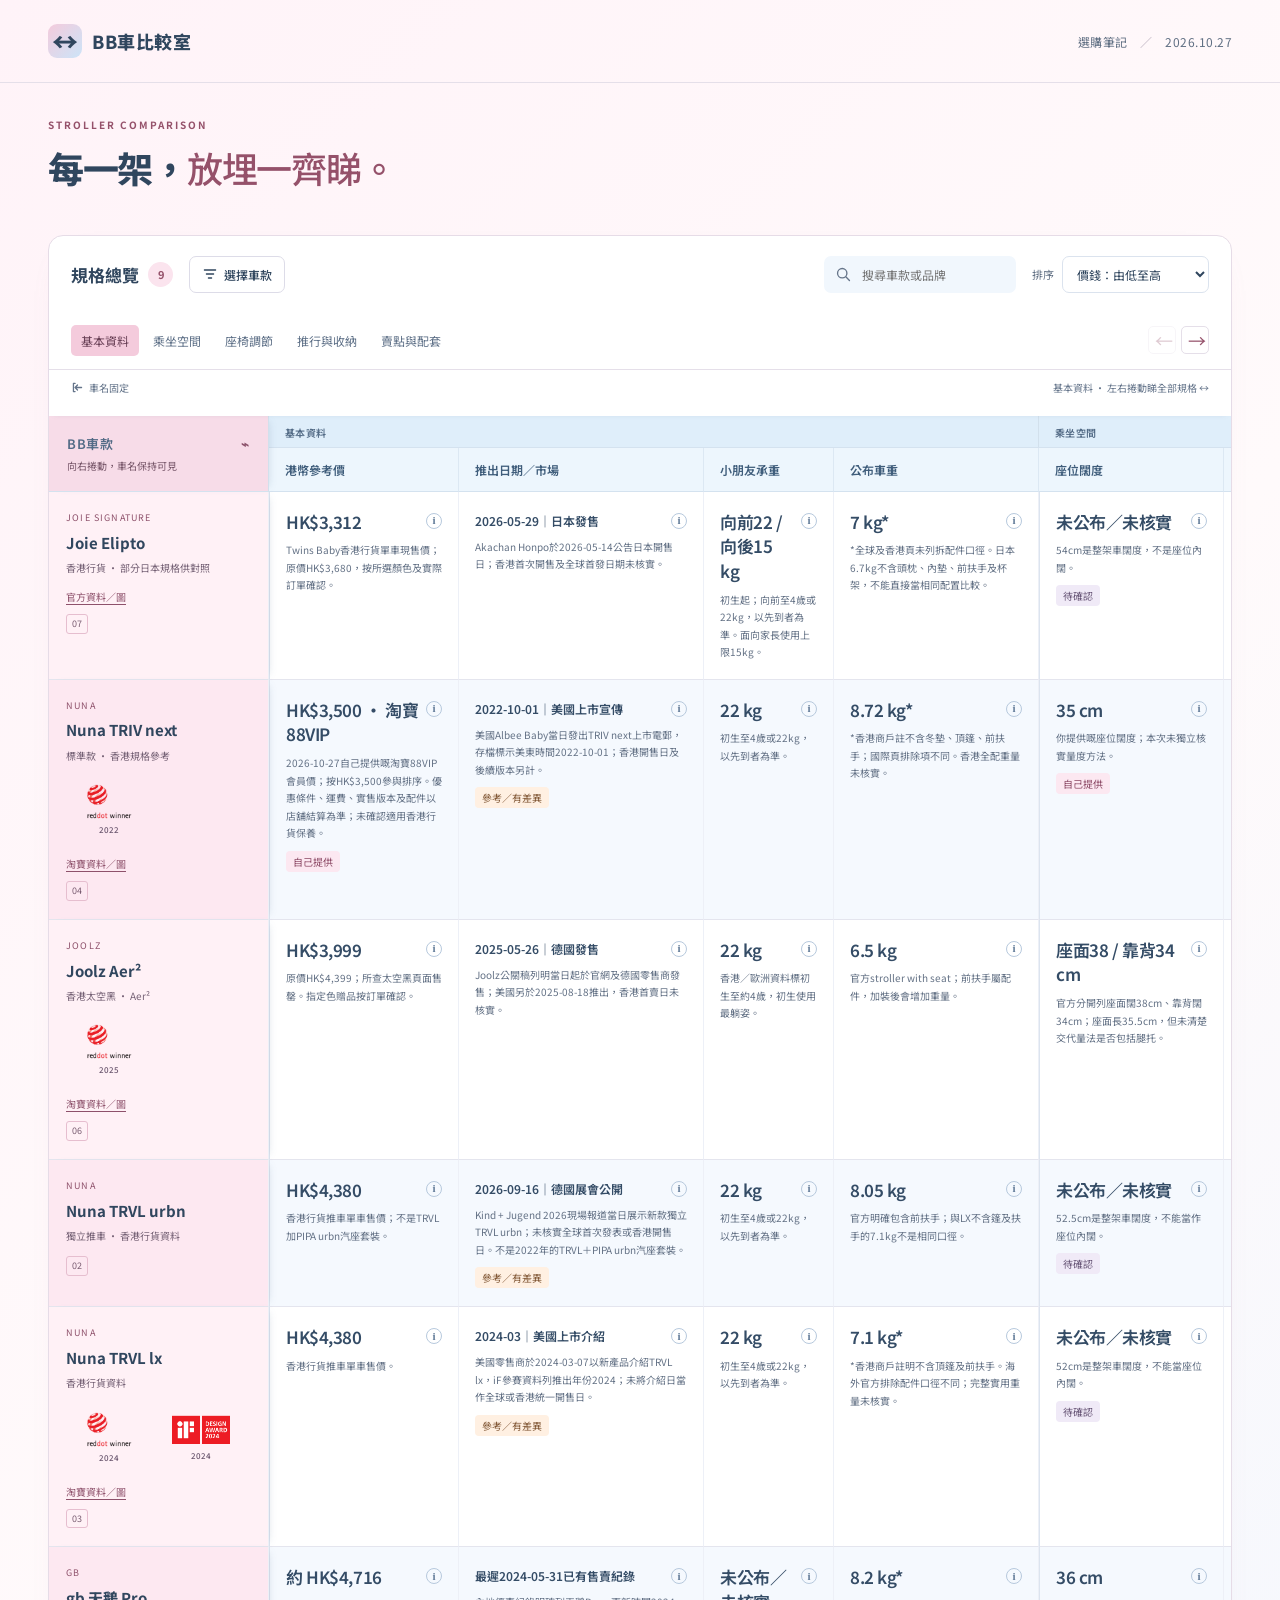
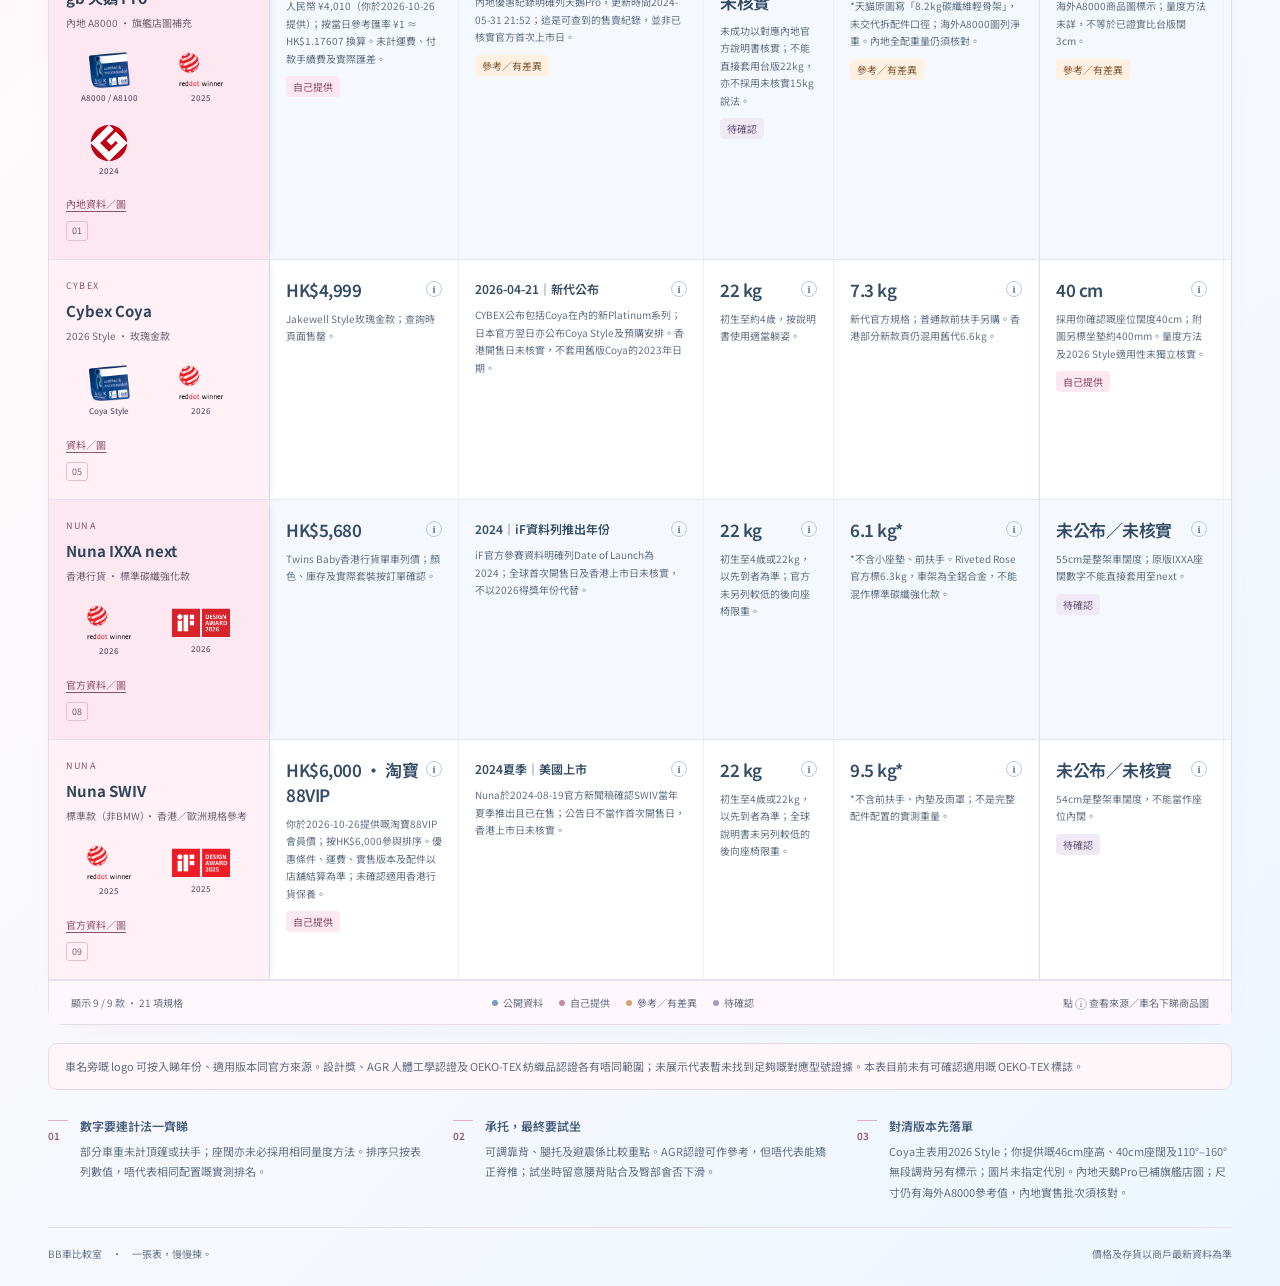
==== commit 224e3ecf: "Remove Taiwan gb SWAN Pro from comparison" ====
--- a/stroller-compare/index.html
+++ b/stroller-compare/index.html
@@ -4,11 +4,11 @@
   <meta charset="utf-8">
   <meta name="viewport" content="width=device-width,initial-scale=1">
   <meta name="theme-color" content="#f6d6e4">
-  <meta name="description" content="十款 BB 車的完整規格比較，一張表看清座椅、重量、價錢、避震與承托；固定車名，輕鬆左右捲動。">
+  <meta name="description" content="九款 BB 車的完整規格比較，一張表看清座椅、重量、價錢、避震與承托；固定車名，輕鬆左右捲動。">
   <title>BB車比較室｜一張表，慢慢揀</title>
-  <link rel="stylesheet" href="styles.css?v=20261027-triv-3500">
-  <script src="data.js?v=20261027-triv-3500" defer></script>
-  <script src="app.js?v=20261027-triv-3500" defer></script>
+  <link rel="stylesheet" href="styles.css?v=20261027-nine-models">
+  <script src="data.js?v=20261027-nine-models" defer></script>
+  <script src="app.js?v=20261027-nine-models" defer></script>
 </head>
 <body>
   <header class="masthead"><a class="wordmark" href="./" aria-label="BB車比較室首頁"><span class="brand-icon" aria-hidden="true">↔</span> BB車比較室</a><span class="edition">選購筆記 <span>／</span> 2026.10.27</span></header>
@@ -18,7 +18,7 @@
     </section>
     <section class="comparison" aria-label="BB車規格比較">
       <div class="toolbar">
-        <div class="toolbar-start"><h2>規格總覽 <span id="model-count">10</span></h2><button id="filter-trigger" class="button filter-button" aria-expanded="false" aria-controls="filter-panel"><svg viewBox="0 0 20 20" aria-hidden="true"><path d="M3 5h14M5.5 10h9M8 15h4"/></svg>選擇車款</button></div>
+        <div class="toolbar-start"><h2>規格總覽 <span id="model-count">9</span></h2><button id="filter-trigger" class="button filter-button" aria-expanded="false" aria-controls="filter-panel"><svg viewBox="0 0 20 20" aria-hidden="true"><path d="M3 5h14M5.5 10h9M8 15h4"/></svg>選擇車款</button></div>
         <div class="toolbar-end"><label class="search-wrap"><svg viewBox="0 0 20 20" aria-hidden="true"><circle cx="8.5" cy="8.5" r="5.5"/><path d="m13 13 4 4"/></svg><input id="search" type="search" placeholder="搜尋車款或品牌" aria-label="搜尋車款或品牌"></label><label class="sort-wrap"><span>排序</span><select id="sort" aria-label="排序方式"><option value="price" selected>價錢：由低至高</option><option value="default">原有次序</option><option value="weight">標重：由輕至重*</option><option value="seatHeight">座高：由高至低</option><option value="seatWidth">座闊：由闊至窄</option></select></label></div>
       </div>
       <div id="filter-panel" class="filter-panel" hidden><div class="filter-head"><span>顯示車款</span><button id="select-all" class="text-button">全部顯示</button></div><div id="model-filters" class="model-filters"></div></div>
@@ -28,13 +28,13 @@
       <div id="top-scroll" class="top-scroll" aria-label="橫向捲動規格表" tabindex="0"><div id="scroll-spacer"></div></div>
       </div>
       <div id="table-scroll" class="table-scroll" tabindex="0" role="region" aria-label="完整展開、可左右捲動的BB車規格表">
-        <table id="comparison-table"><caption class="sr-only">十款BB車完整規格比較。車名固定，表頭隨頁面捲動保持可見；點擊資料按鈕查看來源及備註。</caption><colgroup id="table-cols"></colgroup><thead id="table-head"></thead><tbody id="table-body"></tbody></table>
+        <table id="comparison-table"><caption class="sr-only">九款BB車完整規格比較。車名固定，表頭隨頁面捲動保持可見；點擊資料按鈕查看來源及備註。</caption><colgroup id="table-cols"></colgroup><thead id="table-head"></thead><tbody id="table-body"></tbody></table>
         <div class="empty-state" id="empty-state" hidden><h3>未有符合條件嘅車款</h3><p>試下清除搜尋，或者重新顯示全部車款。</p><button class="button" id="reset-filters">重設篩選</button></div>
       </div>
-      <div class="table-footer"><span id="result-count" aria-live="polite">顯示10款</span><div class="legend"><span><i class="legend-dot verified"></i>公開資料</span><span><i class="legend-dot user"></i>自己提供</span><span><i class="legend-dot reference"></i>參考／有差異</span><span><i class="legend-dot unknown"></i>待確認</span></div><span class="source-hint">點 <span class="mini-info">i</span> 查看來源／車名下睇商品圖</span></div>
+      <div class="table-footer"><span id="result-count" aria-live="polite">顯示9款</span><div class="legend"><span><i class="legend-dot verified"></i>公開資料</span><span><i class="legend-dot user"></i>自己提供</span><span><i class="legend-dot reference"></i>參考／有差異</span><span><i class="legend-dot unknown"></i>待確認</span></div><span class="source-hint">點 <span class="mini-info">i</span> 查看來源／車名下睇商品圖</span></div>
     </section>
     <p class="recognition-note">車名旁嘅 logo 可按入睇年份、適用版本同官方來源。設計獎、AGR 人體工學認證及 OEKO-TEX 紡織品認證各有唔同範圍；未展示代表暫未找到足夠嘅對應型號證據。本表目前未有可確認適用嘅 OEKO-TEX 標誌。</p>
-    <section class="reading-notes" aria-label="比較須知"><div><span class="note-index">01</span><p><strong>數字要連計法一齊睇</strong>部分車重未計頂篷或扶手；座闊亦未必採用相同量度方法。排序只按表列數值，唔代表相同配置嘅實測排名。</p></div><div><span class="note-index">02</span><p><strong>承托，最終要試坐</strong>可調靠背、腿托及避震係比較重點。AGR認證可作參考，但唔代表能矯正脊椎；試坐時留意腰背貼合及臀部會否下滑。</p></div><div><span class="note-index">03</span><p><strong>對清版本先落單</strong>Coya主表用2026 Style；你提供嘅46cm座高、40cm座闊及110°–160°無段調背另有標示；圖片未指定代別。內地天鵝Pro已補旗艦店圖；尺寸仍有海外A8000參考值，唔套用台灣SWAN Pro。</p></div></section>
+    <section class="reading-notes" aria-label="比較須知"><div><span class="note-index">01</span><p><strong>數字要連計法一齊睇</strong>部分車重未計頂篷或扶手；座闊亦未必採用相同量度方法。排序只按表列數值，唔代表相同配置嘅實測排名。</p></div><div><span class="note-index">02</span><p><strong>承托，最終要試坐</strong>可調靠背、腿托及避震係比較重點。AGR認證可作參考，但唔代表能矯正脊椎；試坐時留意腰背貼合及臀部會否下滑。</p></div><div><span class="note-index">03</span><p><strong>對清版本先落單</strong>Coya主表用2026 Style；你提供嘅46cm座高、40cm座闊及110°–160°無段調背另有標示；圖片未指定代別。內地天鵝Pro已補旗艦店圖；尺寸仍有海外A8000參考值，內地實售批次須核對。</p></div></section>
     <footer class="page-footer"><span>BB車比較室 <span class="footer-dot">·</span> 一張表，慢慢揀。</span><span>價格及存貨以商戶最新資料為準</span></footer>
   </main>
   <dialog id="detail-dialog"><div class="dialog-top"><p class="eyebrow" id="detail-model"></p><button id="close-detail" aria-label="關閉資料詳情">×</button></div><h2 id="detail-title"></h2><div id="detail-value"></div><div id="detail-note"></div><div id="detail-source"></div><button class="button dialog-done" id="detail-done">完成</button></dialog>
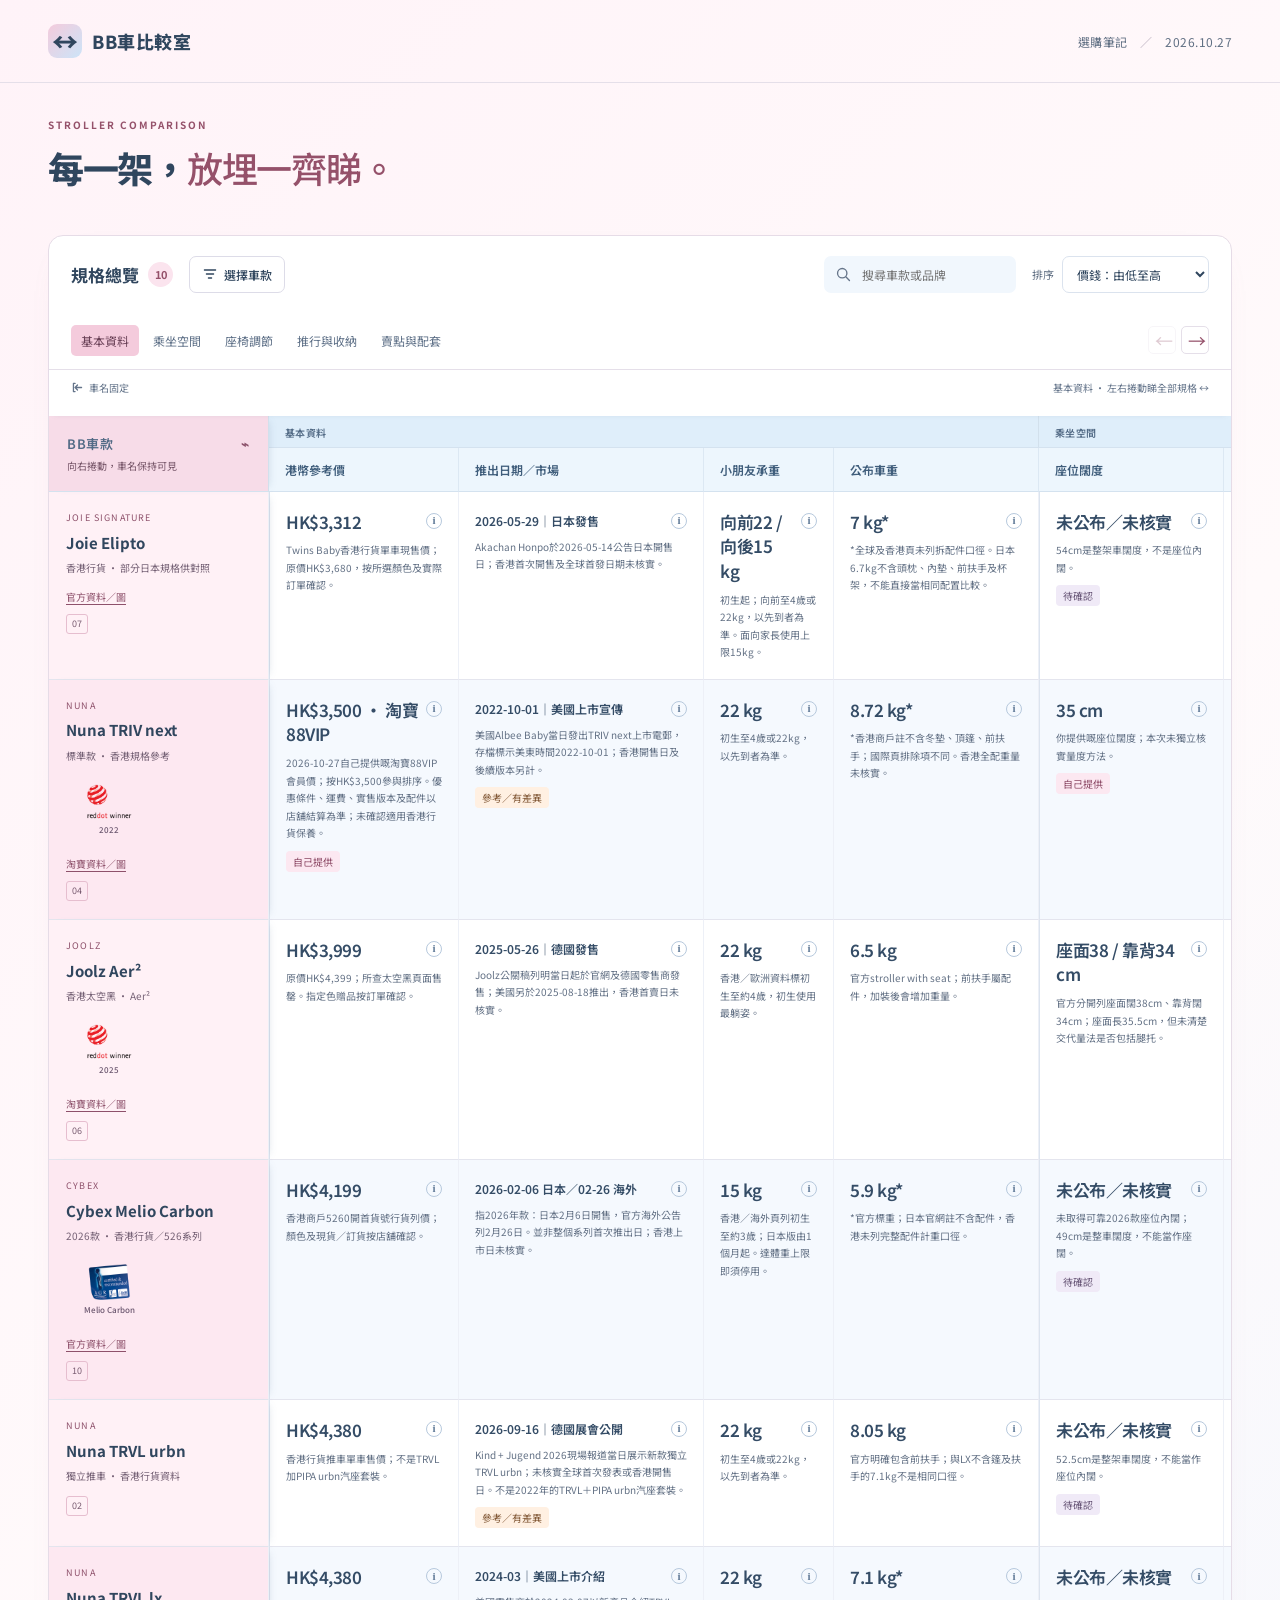
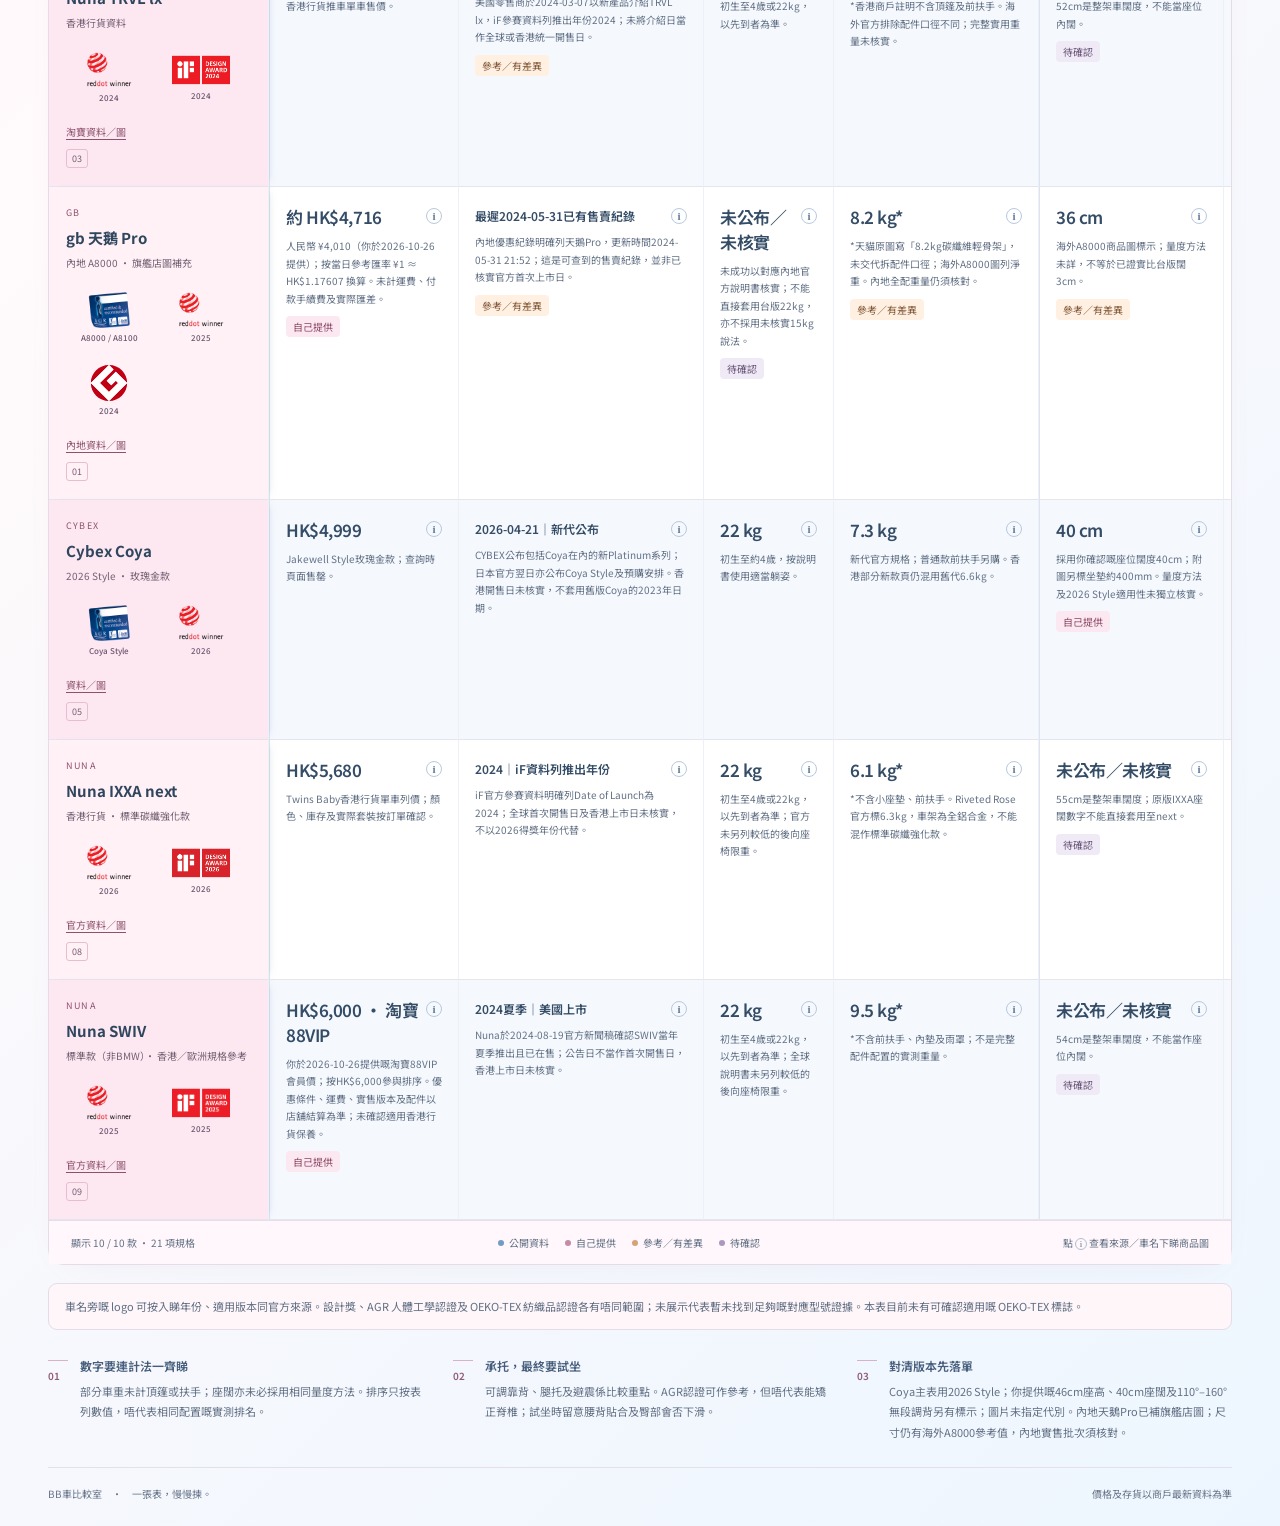
==== commit 55ef9ccd: "Add Cybex Melio Carbon 2026 comparison" ====
--- a/stroller-compare/index.html
+++ b/stroller-compare/index.html
@@ -4,11 +4,11 @@
   <meta charset="utf-8">
   <meta name="viewport" content="width=device-width,initial-scale=1">
   <meta name="theme-color" content="#f6d6e4">
-  <meta name="description" content="九款 BB 車的完整規格比較，一張表看清座椅、重量、價錢、避震與承托；固定車名，輕鬆左右捲動。">
+  <meta name="description" content="十款 BB 車的完整規格比較，一張表看清座椅、重量、價錢、避震與承托；固定車名，輕鬆左右捲動。">
   <title>BB車比較室｜一張表，慢慢揀</title>
-  <link rel="stylesheet" href="styles.css?v=20261027-nine-models">
-  <script src="data.js?v=20261027-nine-models" defer></script>
-  <script src="app.js?v=20261027-nine-models" defer></script>
+  <link rel="stylesheet" href="styles.css?v=20261027-melio-carbon">
+  <script src="data.js?v=20261027-melio-carbon" defer></script>
+  <script src="app.js?v=20261027-melio-carbon" defer></script>
 </head>
 <body>
   <header class="masthead"><a class="wordmark" href="./" aria-label="BB車比較室首頁"><span class="brand-icon" aria-hidden="true">↔</span> BB車比較室</a><span class="edition">選購筆記 <span>／</span> 2026.10.27</span></header>
@@ -18,7 +18,7 @@
     </section>
     <section class="comparison" aria-label="BB車規格比較">
       <div class="toolbar">
-        <div class="toolbar-start"><h2>規格總覽 <span id="model-count">9</span></h2><button id="filter-trigger" class="button filter-button" aria-expanded="false" aria-controls="filter-panel"><svg viewBox="0 0 20 20" aria-hidden="true"><path d="M3 5h14M5.5 10h9M8 15h4"/></svg>選擇車款</button></div>
+        <div class="toolbar-start"><h2>規格總覽 <span id="model-count">10</span></h2><button id="filter-trigger" class="button filter-button" aria-expanded="false" aria-controls="filter-panel"><svg viewBox="0 0 20 20" aria-hidden="true"><path d="M3 5h14M5.5 10h9M8 15h4"/></svg>選擇車款</button></div>
         <div class="toolbar-end"><label class="search-wrap"><svg viewBox="0 0 20 20" aria-hidden="true"><circle cx="8.5" cy="8.5" r="5.5"/><path d="m13 13 4 4"/></svg><input id="search" type="search" placeholder="搜尋車款或品牌" aria-label="搜尋車款或品牌"></label><label class="sort-wrap"><span>排序</span><select id="sort" aria-label="排序方式"><option value="price" selected>價錢：由低至高</option><option value="default">原有次序</option><option value="weight">標重：由輕至重*</option><option value="seatHeight">座高：由高至低</option><option value="seatWidth">座闊：由闊至窄</option></select></label></div>
       </div>
       <div id="filter-panel" class="filter-panel" hidden><div class="filter-head"><span>顯示車款</span><button id="select-all" class="text-button">全部顯示</button></div><div id="model-filters" class="model-filters"></div></div>
@@ -28,10 +28,10 @@
       <div id="top-scroll" class="top-scroll" aria-label="橫向捲動規格表" tabindex="0"><div id="scroll-spacer"></div></div>
       </div>
       <div id="table-scroll" class="table-scroll" tabindex="0" role="region" aria-label="完整展開、可左右捲動的BB車規格表">
-        <table id="comparison-table"><caption class="sr-only">九款BB車完整規格比較。車名固定，表頭隨頁面捲動保持可見；點擊資料按鈕查看來源及備註。</caption><colgroup id="table-cols"></colgroup><thead id="table-head"></thead><tbody id="table-body"></tbody></table>
+        <table id="comparison-table"><caption class="sr-only">十款BB車完整規格比較。車名固定，表頭隨頁面捲動保持可見；點擊資料按鈕查看來源及備註。</caption><colgroup id="table-cols"></colgroup><thead id="table-head"></thead><tbody id="table-body"></tbody></table>
         <div class="empty-state" id="empty-state" hidden><h3>未有符合條件嘅車款</h3><p>試下清除搜尋，或者重新顯示全部車款。</p><button class="button" id="reset-filters">重設篩選</button></div>
       </div>
-      <div class="table-footer"><span id="result-count" aria-live="polite">顯示9款</span><div class="legend"><span><i class="legend-dot verified"></i>公開資料</span><span><i class="legend-dot user"></i>自己提供</span><span><i class="legend-dot reference"></i>參考／有差異</span><span><i class="legend-dot unknown"></i>待確認</span></div><span class="source-hint">點 <span class="mini-info">i</span> 查看來源／車名下睇商品圖</span></div>
+      <div class="table-footer"><span id="result-count" aria-live="polite">顯示10款</span><div class="legend"><span><i class="legend-dot verified"></i>公開資料</span><span><i class="legend-dot user"></i>自己提供</span><span><i class="legend-dot reference"></i>參考／有差異</span><span><i class="legend-dot unknown"></i>待確認</span></div><span class="source-hint">點 <span class="mini-info">i</span> 查看來源／車名下睇商品圖</span></div>
     </section>
     <p class="recognition-note">車名旁嘅 logo 可按入睇年份、適用版本同官方來源。設計獎、AGR 人體工學認證及 OEKO-TEX 紡織品認證各有唔同範圍；未展示代表暫未找到足夠嘅對應型號證據。本表目前未有可確認適用嘅 OEKO-TEX 標誌。</p>
     <section class="reading-notes" aria-label="比較須知"><div><span class="note-index">01</span><p><strong>數字要連計法一齊睇</strong>部分車重未計頂篷或扶手；座闊亦未必採用相同量度方法。排序只按表列數值，唔代表相同配置嘅實測排名。</p></div><div><span class="note-index">02</span><p><strong>承托，最終要試坐</strong>可調靠背、腿托及避震係比較重點。AGR認證可作參考，但唔代表能矯正脊椎；試坐時留意腰背貼合及臀部會否下滑。</p></div><div><span class="note-index">03</span><p><strong>對清版本先落單</strong>Coya主表用2026 Style；你提供嘅46cm座高、40cm座闊及110°–160°無段調背另有標示；圖片未指定代別。內地天鵝Pro已補旗艦店圖；尺寸仍有海外A8000參考值，內地實售批次須核對。</p></div></section>
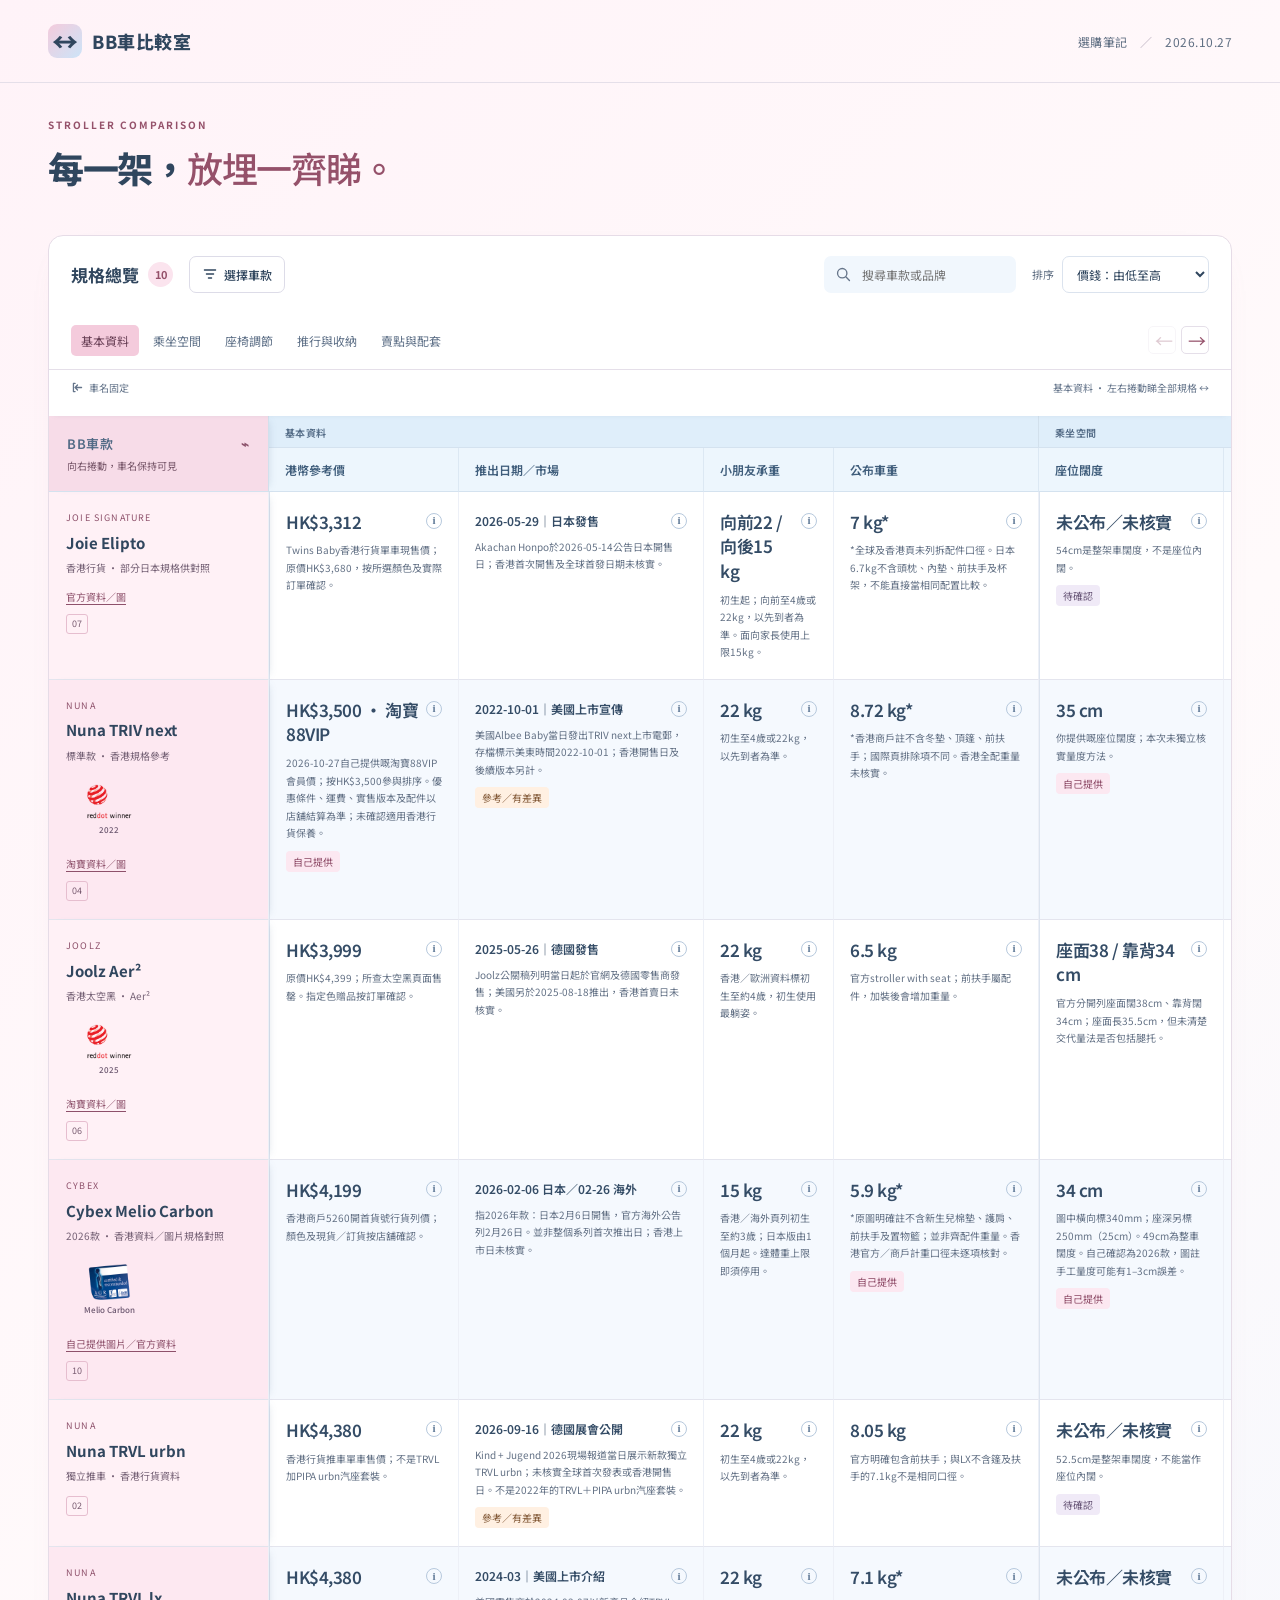
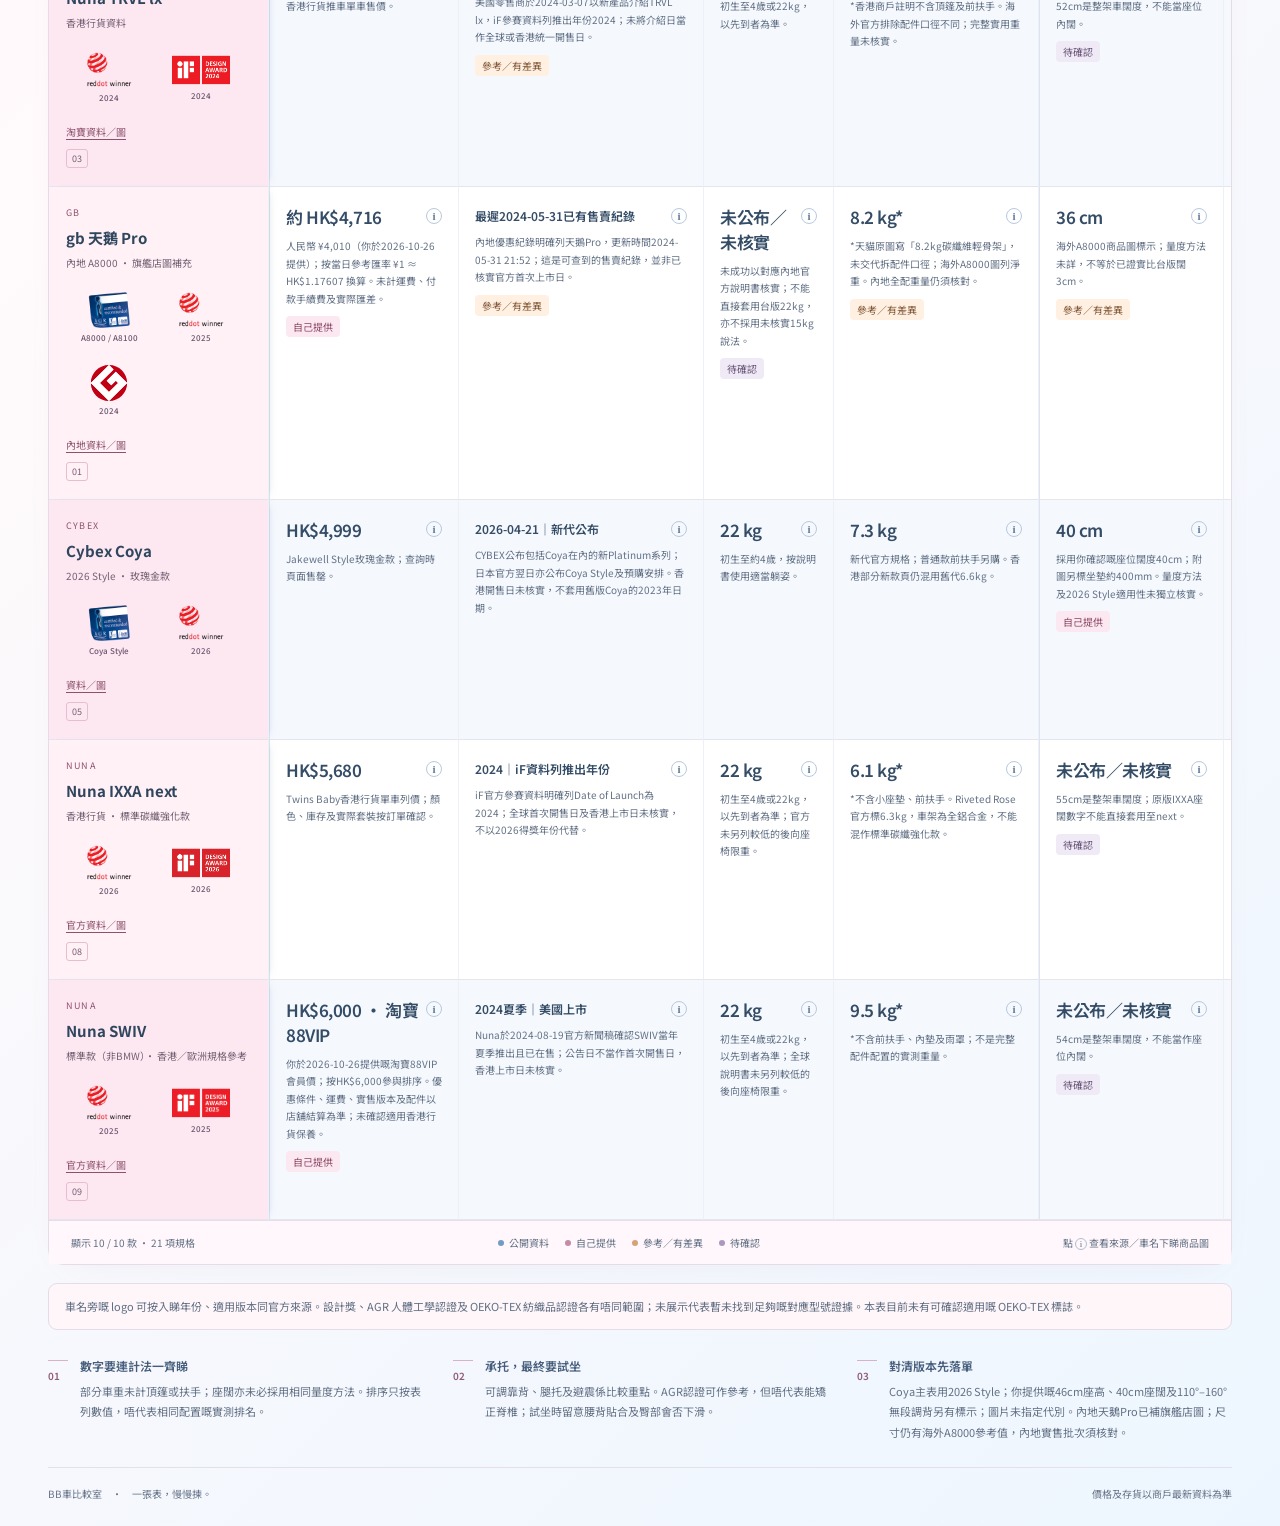
==== commit 6cf15d15: "Add user-confirmed Melio Carbon 2026 dimensions and source image" ====
--- a/stroller-compare/index.html
+++ b/stroller-compare/index.html
@@ -6,9 +6,9 @@
   <meta name="theme-color" content="#f6d6e4">
   <meta name="description" content="十款 BB 車的完整規格比較，一張表看清座椅、重量、價錢、避震與承托；固定車名，輕鬆左右捲動。">
   <title>BB車比較室｜一張表，慢慢揀</title>
-  <link rel="stylesheet" href="styles.css?v=20261027-melio-carbon">
-  <script src="data.js?v=20261027-melio-carbon" defer></script>
-  <script src="app.js?v=20261027-melio-carbon" defer></script>
+  <link rel="stylesheet" href="styles.css?v=20261027-melio-specs">
+  <script src="data.js?v=20261027-melio-specs" defer></script>
+  <script src="app.js?v=20261027-melio-specs" defer></script>
 </head>
 <body>
   <header class="masthead"><a class="wordmark" href="./" aria-label="BB車比較室首頁"><span class="brand-icon" aria-hidden="true">↔</span> BB車比較室</a><span class="edition">選購筆記 <span>／</span> 2026.10.27</span></header>
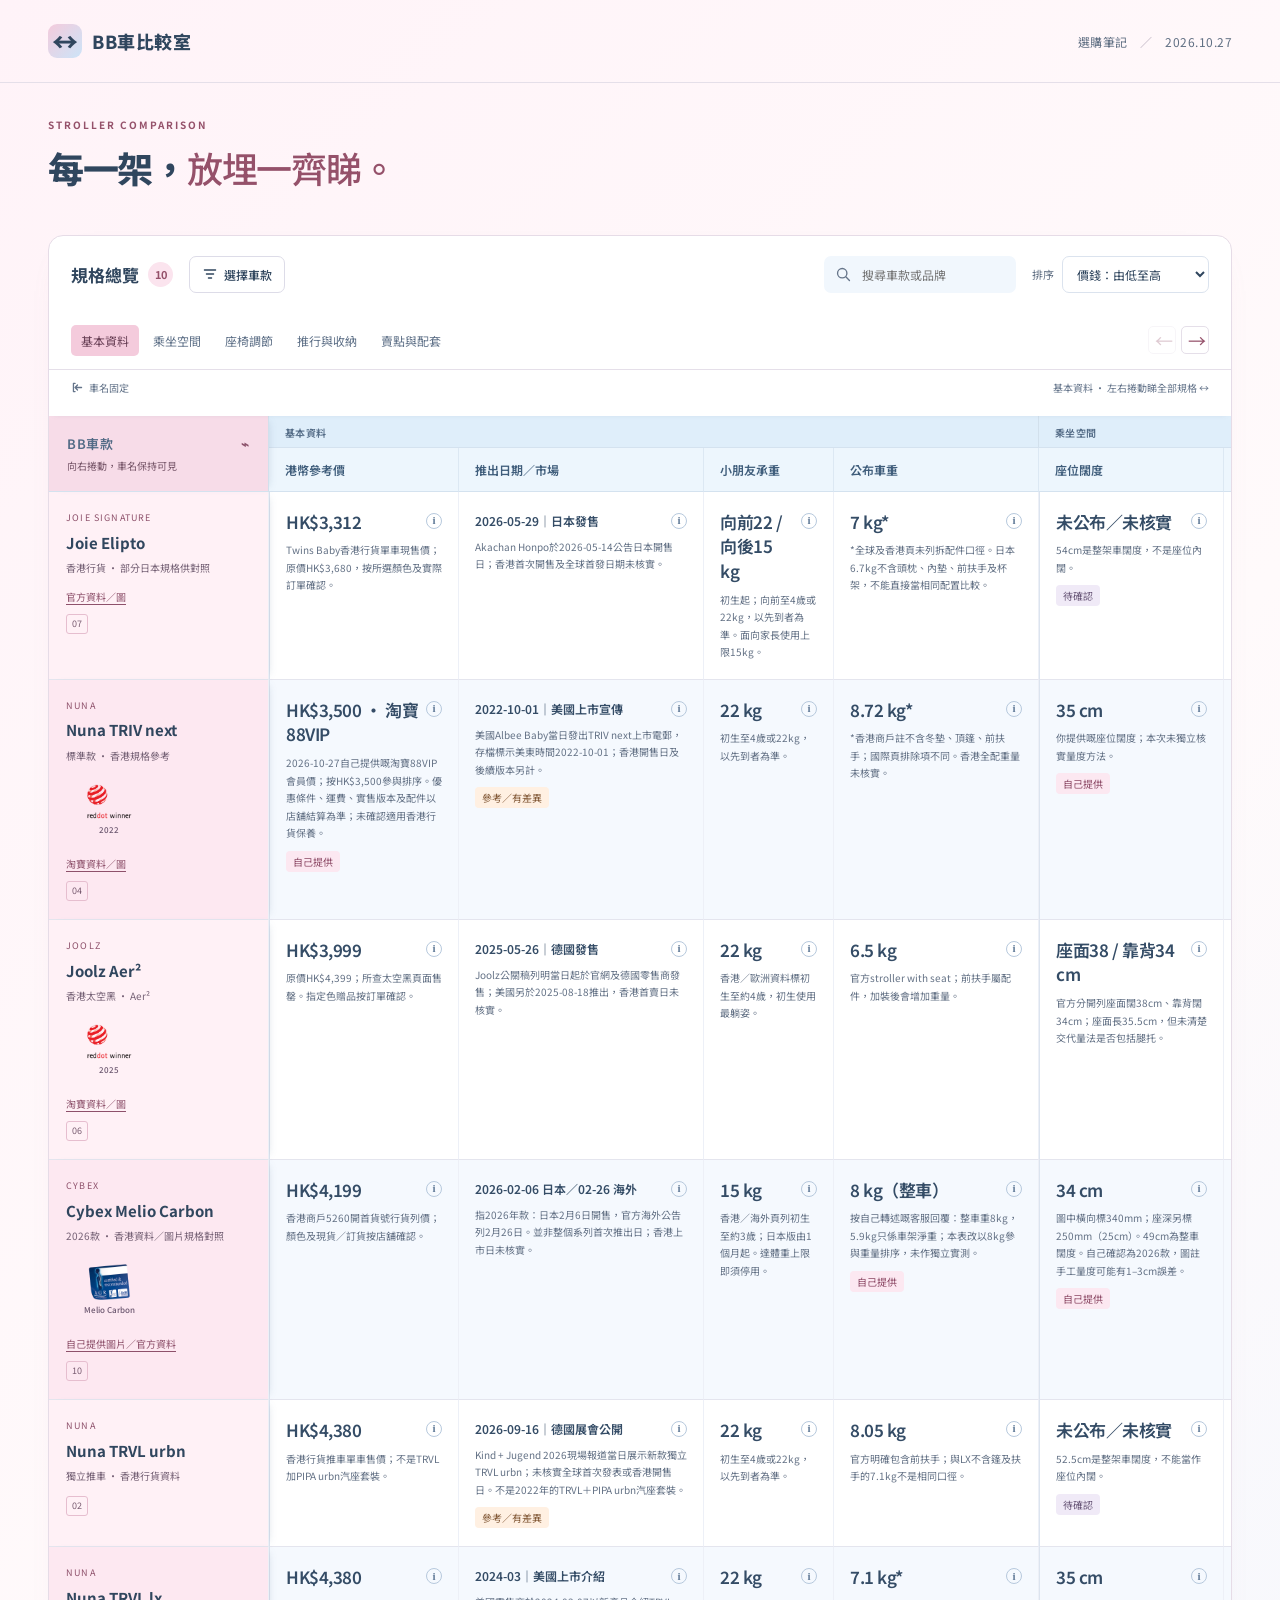
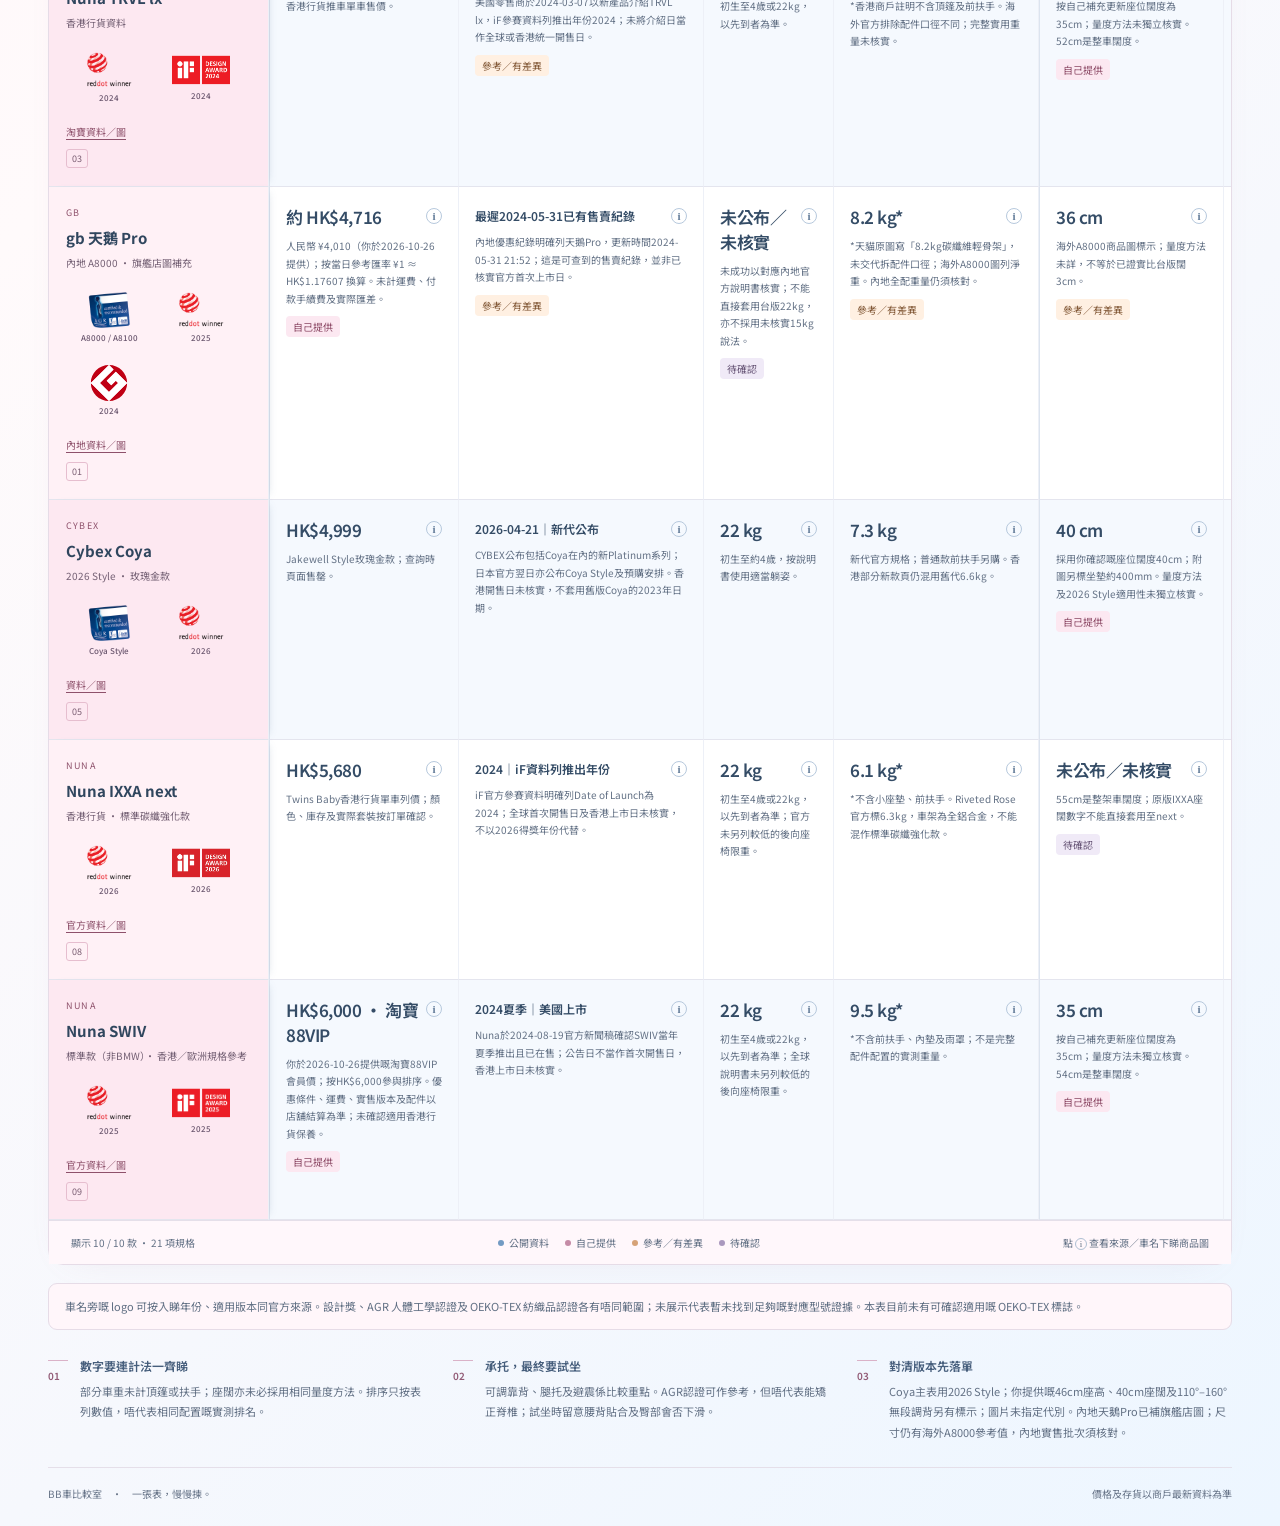
==== commit 9aa1e16f: "Update stroller weight and seat dimensions" ====
--- a/stroller-compare/index.html
+++ b/stroller-compare/index.html
@@ -6,9 +6,9 @@
   <meta name="theme-color" content="#f6d6e4">
   <meta name="description" content="十款 BB 車的完整規格比較，一張表看清座椅、重量、價錢、避震與承托；固定車名，輕鬆左右捲動。">
   <title>BB車比較室｜一張表，慢慢揀</title>
-  <link rel="stylesheet" href="styles.css?v=20261027-melio-specs">
-  <script src="data.js?v=20261027-melio-specs" defer></script>
-  <script src="app.js?v=20261027-melio-specs" defer></script>
+  <link rel="stylesheet" href="styles.css?v=20261027-customer-specs">
+  <script src="data.js?v=20261027-customer-specs" defer></script>
+  <script src="app.js?v=20261027-customer-specs" defer></script>
 </head>
 <body>
   <header class="masthead"><a class="wordmark" href="./" aria-label="BB車比較室首頁"><span class="brand-icon" aria-hidden="true">↔</span> BB車比較室</a><span class="edition">選購筆記 <span>／</span> 2026.10.27</span></header>
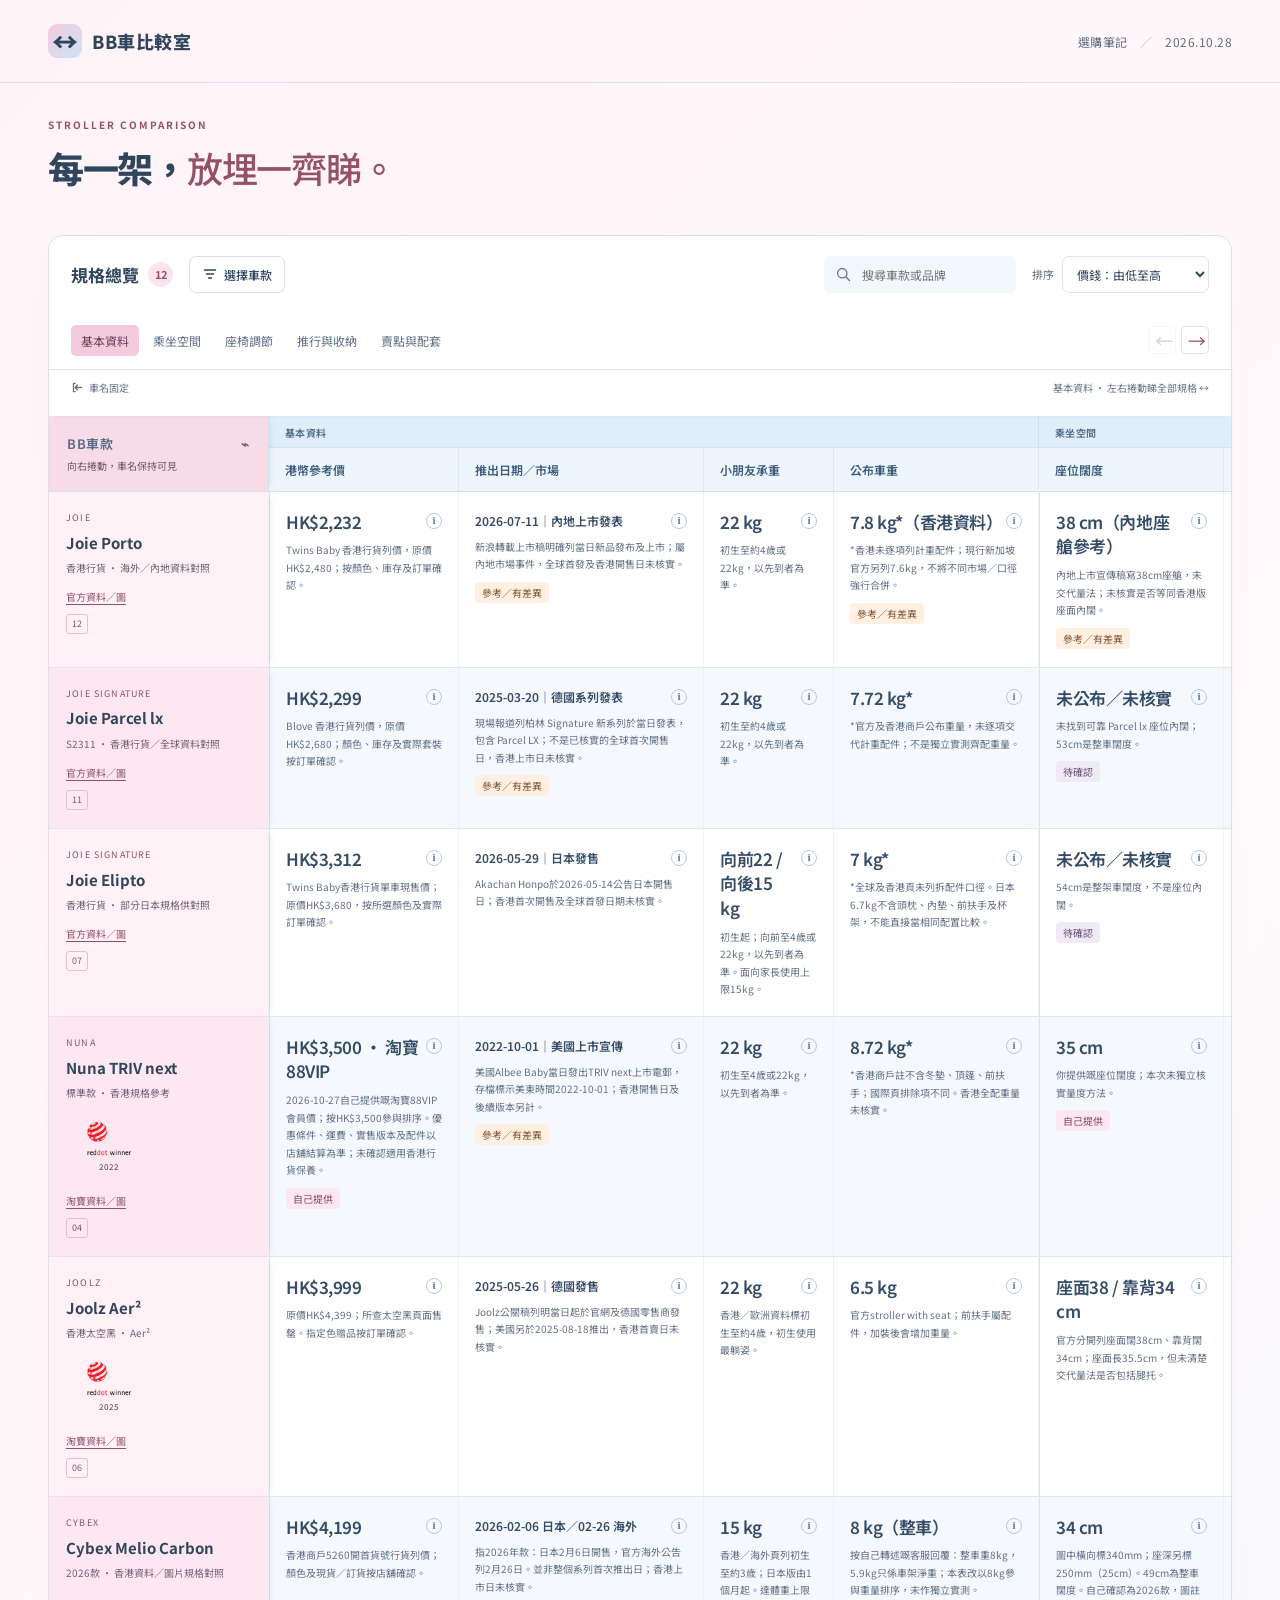
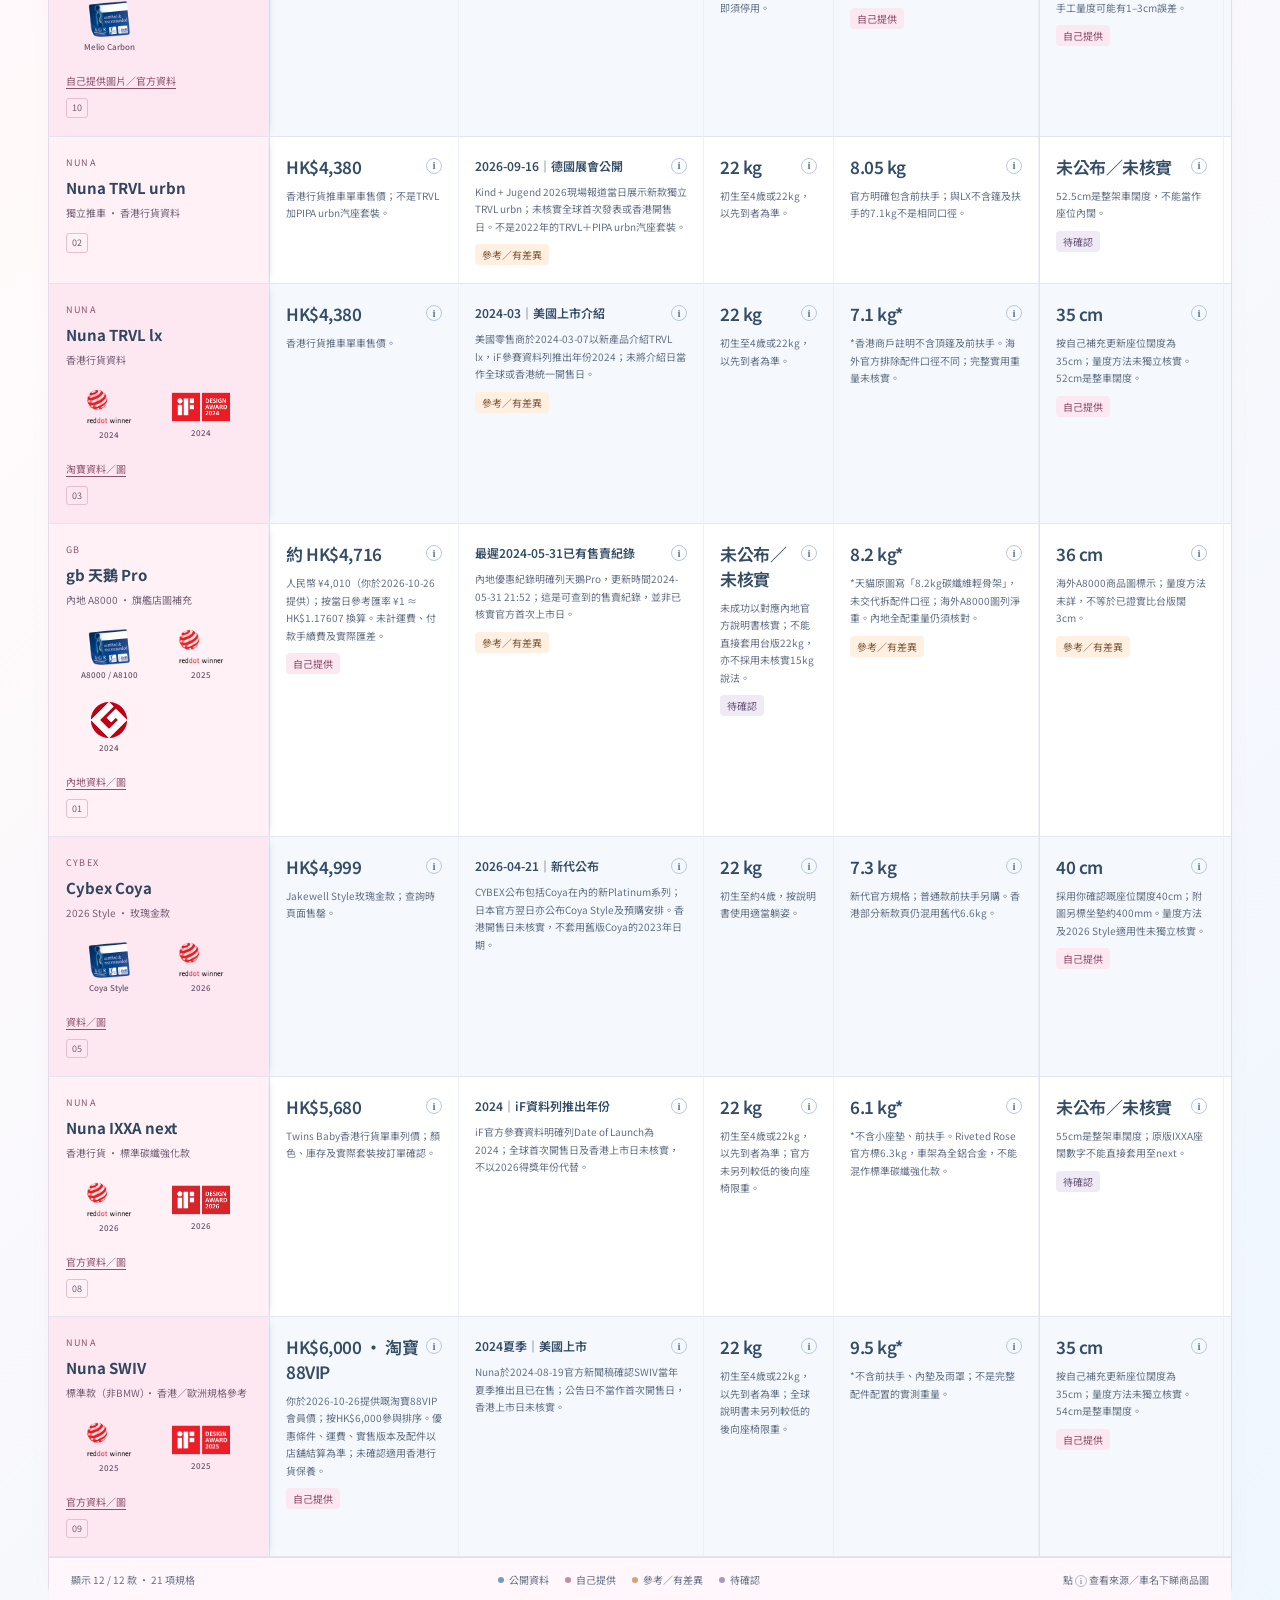
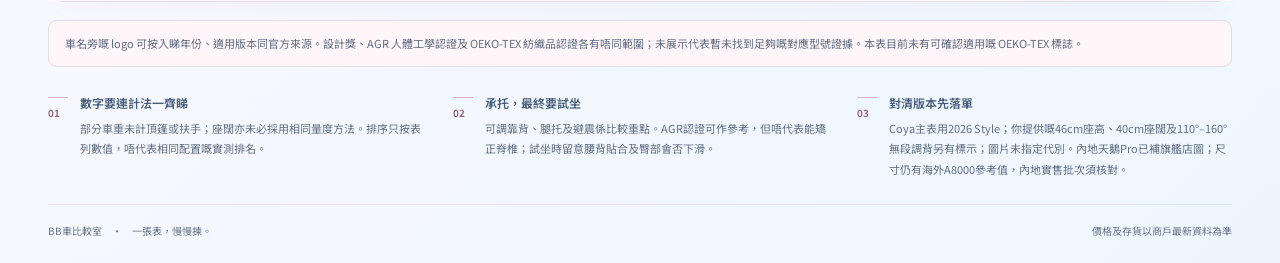
==== commit 30def084: "Add Joie Parcel lx and Porto comparison" ====
--- a/stroller-compare/index.html
+++ b/stroller-compare/index.html
@@ -4,21 +4,21 @@
   <meta charset="utf-8">
   <meta name="viewport" content="width=device-width,initial-scale=1">
   <meta name="theme-color" content="#f6d6e4">
-  <meta name="description" content="十款 BB 車的完整規格比較，一張表看清座椅、重量、價錢、避震與承托；固定車名，輕鬆左右捲動。">
+  <meta name="description" content="十二款 BB 車的完整規格比較，一張表看清座椅、重量、價錢、避震與承托；固定車名，輕鬆左右捲動。">
   <title>BB車比較室｜一張表，慢慢揀</title>
-  <link rel="stylesheet" href="styles.css?v=20261027-customer-specs">
-  <script src="data.js?v=20261027-customer-specs" defer></script>
-  <script src="app.js?v=20261027-customer-specs" defer></script>
+  <link rel="stylesheet" href="styles.css?v=20261028-joie-pair">
+  <script src="data.js?v=20261028-joie-pair" defer></script>
+  <script src="app.js?v=20261028-joie-pair" defer></script>
 </head>
 <body>
-  <header class="masthead"><a class="wordmark" href="./" aria-label="BB車比較室首頁"><span class="brand-icon" aria-hidden="true">↔</span> BB車比較室</a><span class="edition">選購筆記 <span>／</span> 2026.10.27</span></header>
+  <header class="masthead"><a class="wordmark" href="./" aria-label="BB車比較室首頁"><span class="brand-icon" aria-hidden="true">↔</span> BB車比較室</a><span class="edition">選購筆記 <span>／</span> 2026.10.28</span></header>
   <main>
     <section class="intro">
       <div><p class="eyebrow">STROLLER COMPARISON</p><h1>每一架，<span>放埋一齊睇。</span></h1></div>
     </section>
     <section class="comparison" aria-label="BB車規格比較">
       <div class="toolbar">
-        <div class="toolbar-start"><h2>規格總覽 <span id="model-count">10</span></h2><button id="filter-trigger" class="button filter-button" aria-expanded="false" aria-controls="filter-panel"><svg viewBox="0 0 20 20" aria-hidden="true"><path d="M3 5h14M5.5 10h9M8 15h4"/></svg>選擇車款</button></div>
+        <div class="toolbar-start"><h2>規格總覽 <span id="model-count">12</span></h2><button id="filter-trigger" class="button filter-button" aria-expanded="false" aria-controls="filter-panel"><svg viewBox="0 0 20 20" aria-hidden="true"><path d="M3 5h14M5.5 10h9M8 15h4"/></svg>選擇車款</button></div>
         <div class="toolbar-end"><label class="search-wrap"><svg viewBox="0 0 20 20" aria-hidden="true"><circle cx="8.5" cy="8.5" r="5.5"/><path d="m13 13 4 4"/></svg><input id="search" type="search" placeholder="搜尋車款或品牌" aria-label="搜尋車款或品牌"></label><label class="sort-wrap"><span>排序</span><select id="sort" aria-label="排序方式"><option value="price" selected>價錢：由低至高</option><option value="default">原有次序</option><option value="weight">標重：由輕至重*</option><option value="seatHeight">座高：由高至低</option><option value="seatWidth">座闊：由闊至窄</option></select></label></div>
       </div>
       <div id="filter-panel" class="filter-panel" hidden><div class="filter-head"><span>顯示車款</span><button id="select-all" class="text-button">全部顯示</button></div><div id="model-filters" class="model-filters"></div></div>
@@ -28,10 +28,10 @@
       <div id="top-scroll" class="top-scroll" aria-label="橫向捲動規格表" tabindex="0"><div id="scroll-spacer"></div></div>
       </div>
       <div id="table-scroll" class="table-scroll" tabindex="0" role="region" aria-label="完整展開、可左右捲動的BB車規格表">
-        <table id="comparison-table"><caption class="sr-only">十款BB車完整規格比較。車名固定，表頭隨頁面捲動保持可見；點擊資料按鈕查看來源及備註。</caption><colgroup id="table-cols"></colgroup><thead id="table-head"></thead><tbody id="table-body"></tbody></table>
+        <table id="comparison-table"><caption class="sr-only">十二款BB車完整規格比較。車名固定，表頭隨頁面捲動保持可見；點擊資料按鈕查看來源及備註。</caption><colgroup id="table-cols"></colgroup><thead id="table-head"></thead><tbody id="table-body"></tbody></table>
         <div class="empty-state" id="empty-state" hidden><h3>未有符合條件嘅車款</h3><p>試下清除搜尋，或者重新顯示全部車款。</p><button class="button" id="reset-filters">重設篩選</button></div>
       </div>
-      <div class="table-footer"><span id="result-count" aria-live="polite">顯示10款</span><div class="legend"><span><i class="legend-dot verified"></i>公開資料</span><span><i class="legend-dot user"></i>自己提供</span><span><i class="legend-dot reference"></i>參考／有差異</span><span><i class="legend-dot unknown"></i>待確認</span></div><span class="source-hint">點 <span class="mini-info">i</span> 查看來源／車名下睇商品圖</span></div>
+      <div class="table-footer"><span id="result-count" aria-live="polite">顯示12款</span><div class="legend"><span><i class="legend-dot verified"></i>公開資料</span><span><i class="legend-dot user"></i>自己提供</span><span><i class="legend-dot reference"></i>參考／有差異</span><span><i class="legend-dot unknown"></i>待確認</span></div><span class="source-hint">點 <span class="mini-info">i</span> 查看來源／車名下睇商品圖</span></div>
     </section>
     <p class="recognition-note">車名旁嘅 logo 可按入睇年份、適用版本同官方來源。設計獎、AGR 人體工學認證及 OEKO-TEX 紡織品認證各有唔同範圍；未展示代表暫未找到足夠嘅對應型號證據。本表目前未有可確認適用嘅 OEKO-TEX 標誌。</p>
     <section class="reading-notes" aria-label="比較須知"><div><span class="note-index">01</span><p><strong>數字要連計法一齊睇</strong>部分車重未計頂篷或扶手；座闊亦未必採用相同量度方法。排序只按表列數值，唔代表相同配置嘅實測排名。</p></div><div><span class="note-index">02</span><p><strong>承托，最終要試坐</strong>可調靠背、腿托及避震係比較重點。AGR認證可作參考，但唔代表能矯正脊椎；試坐時留意腰背貼合及臀部會否下滑。</p></div><div><span class="note-index">03</span><p><strong>對清版本先落單</strong>Coya主表用2026 Style；你提供嘅46cm座高、40cm座闊及110°–160°無段調背另有標示；圖片未指定代別。內地天鵝Pro已補旗艦店圖；尺寸仍有海外A8000參考值，內地實售批次須核對。</p></div></section>
